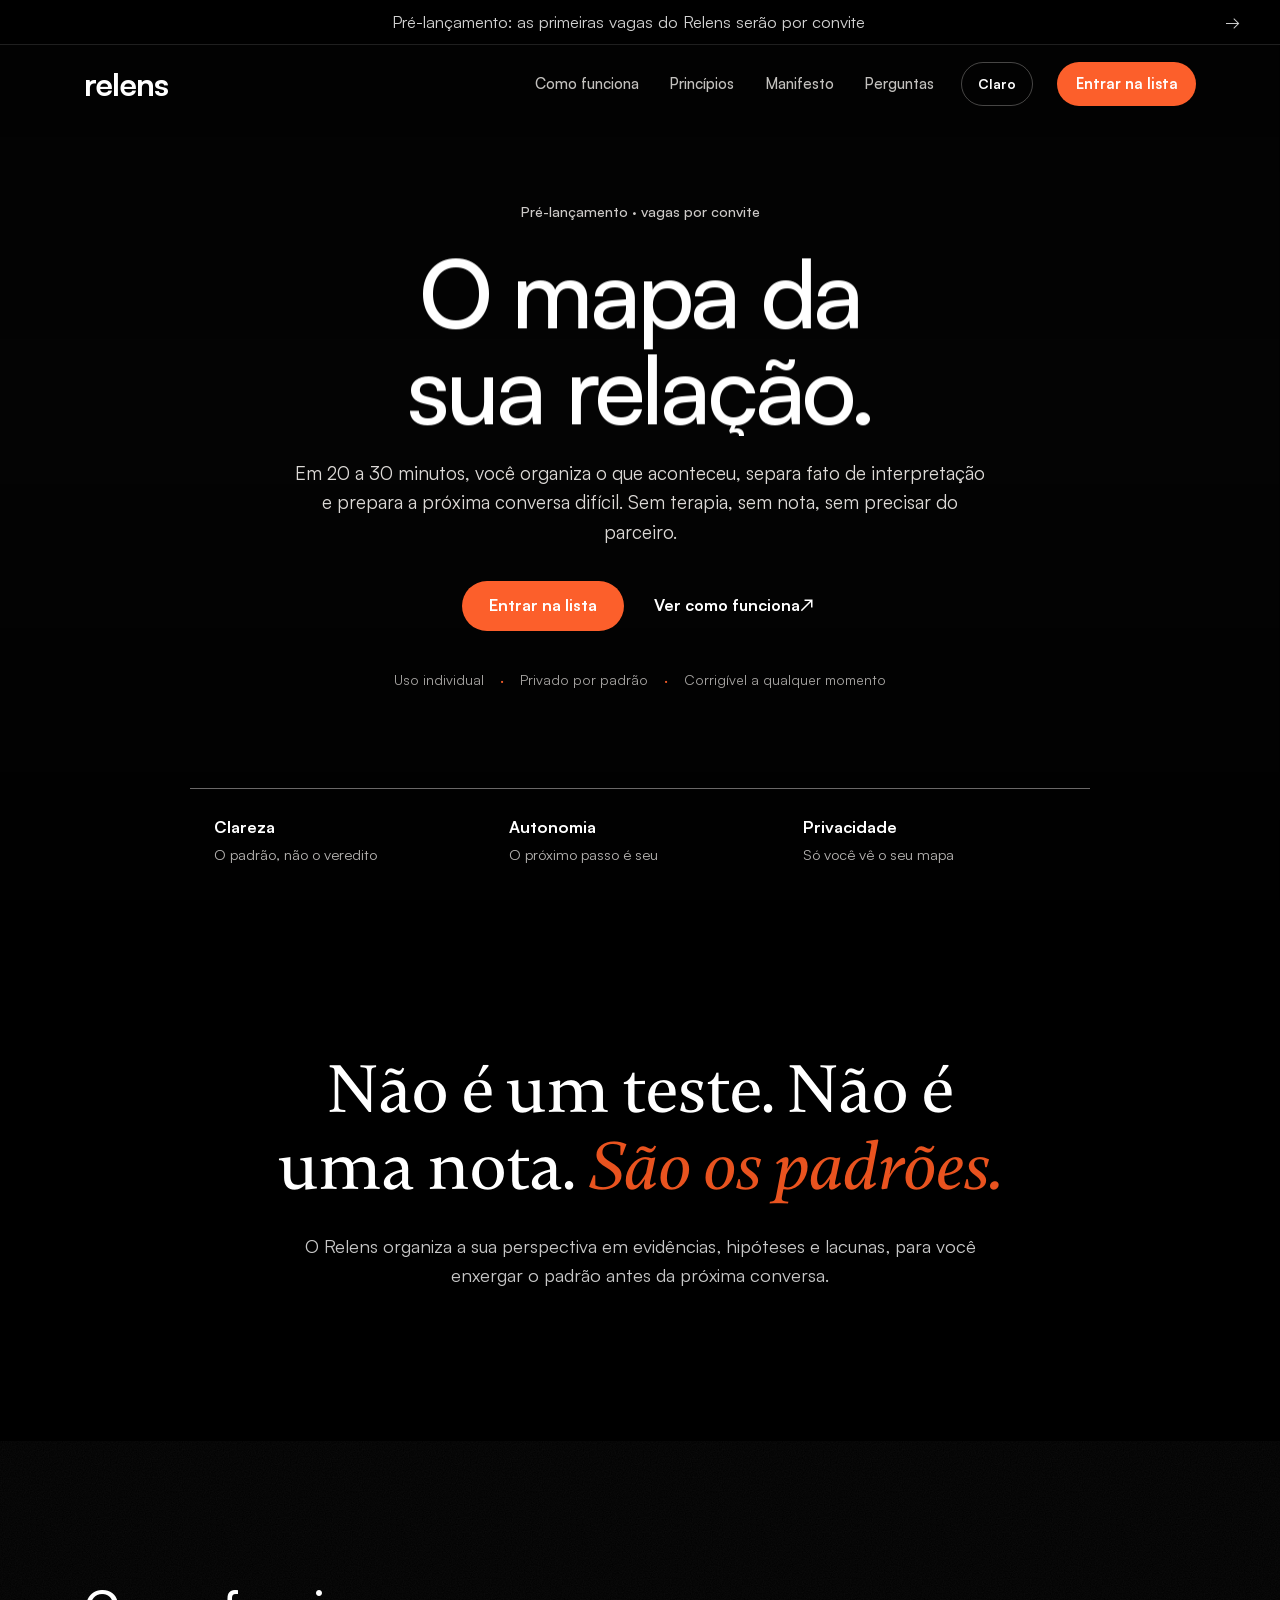
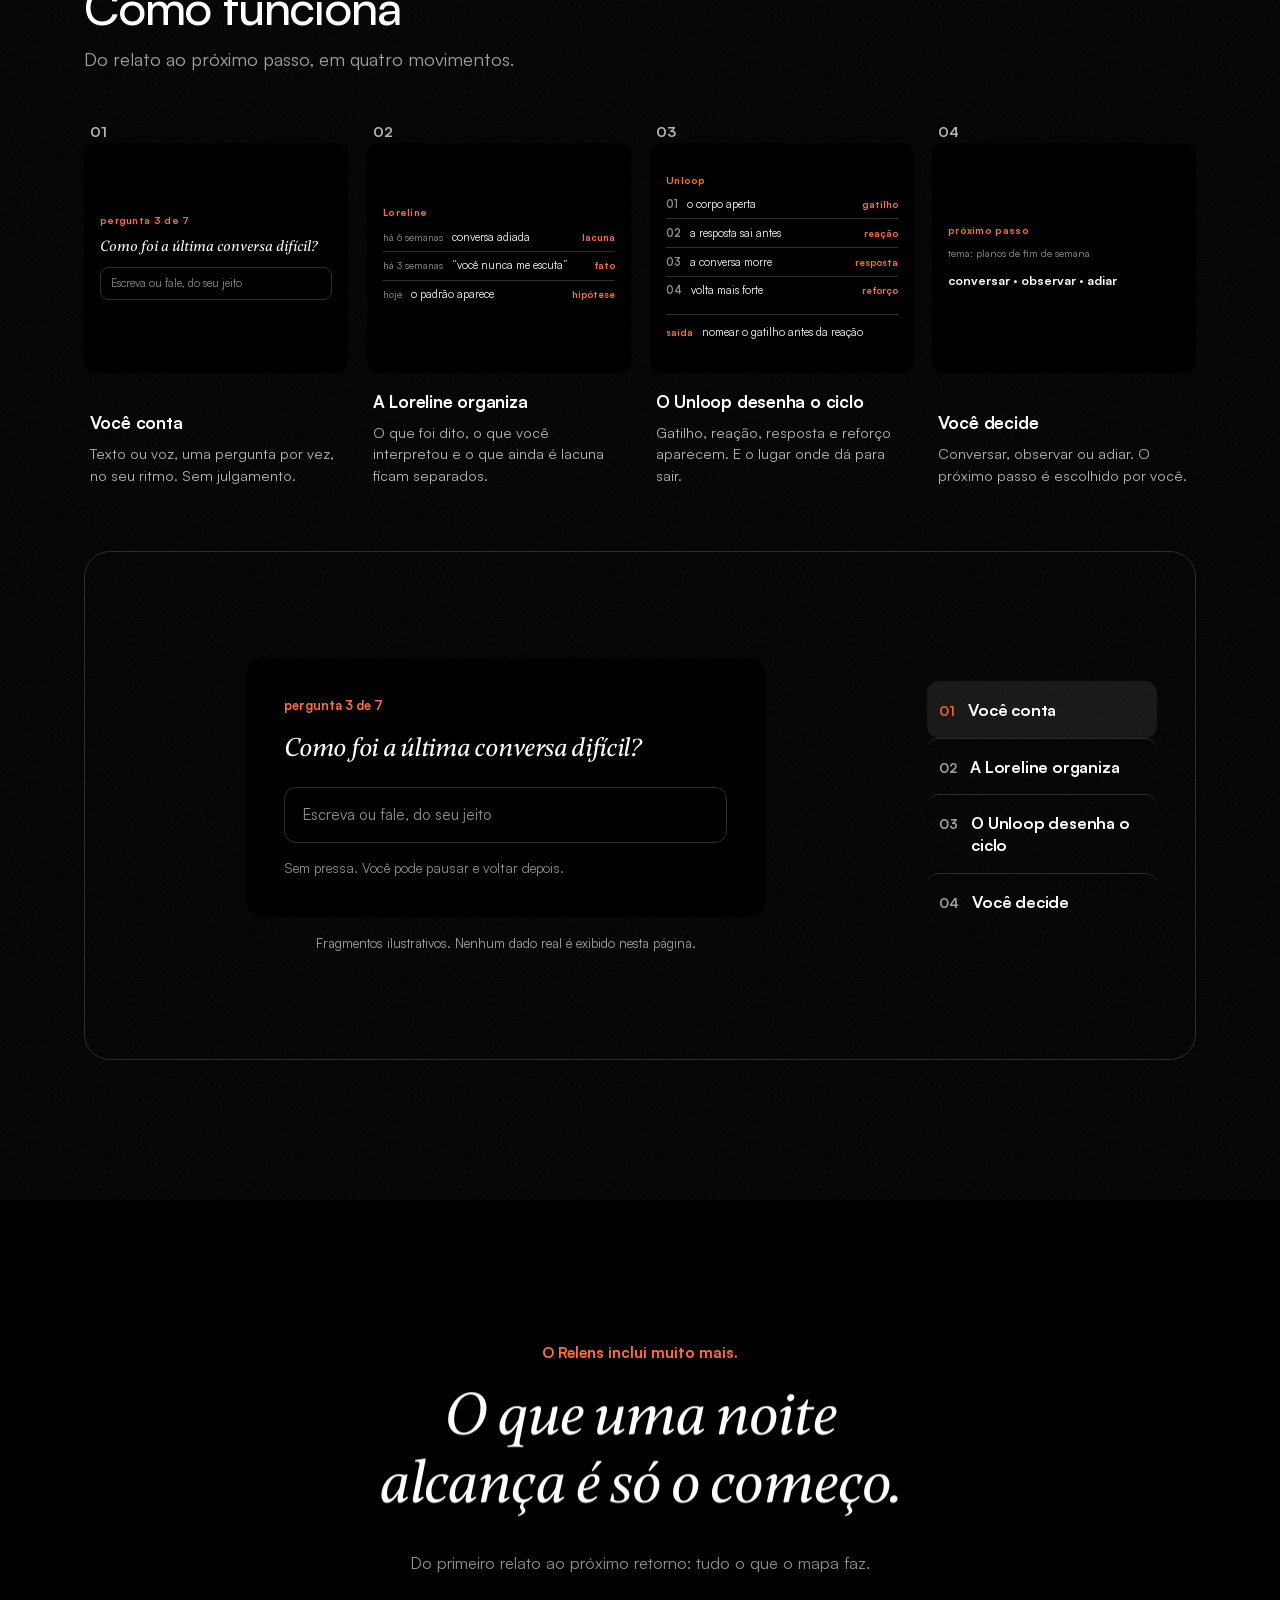
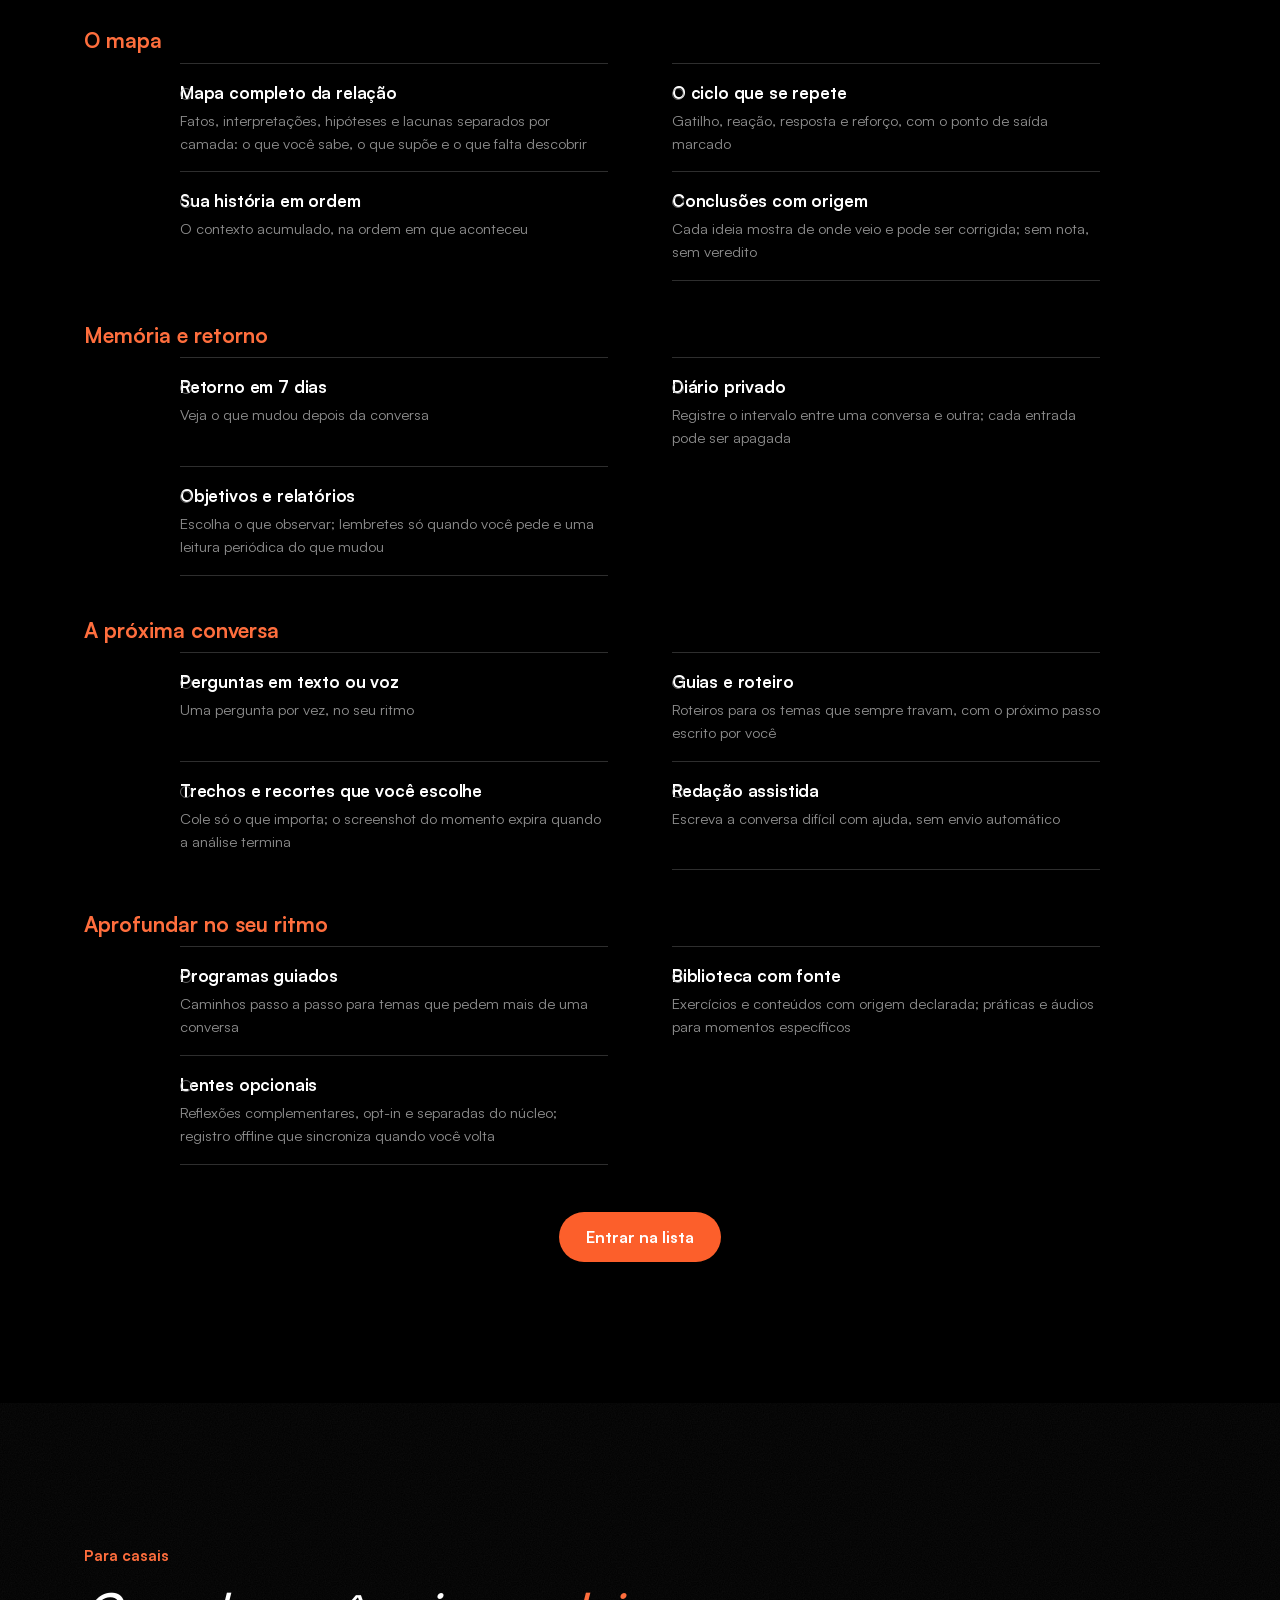
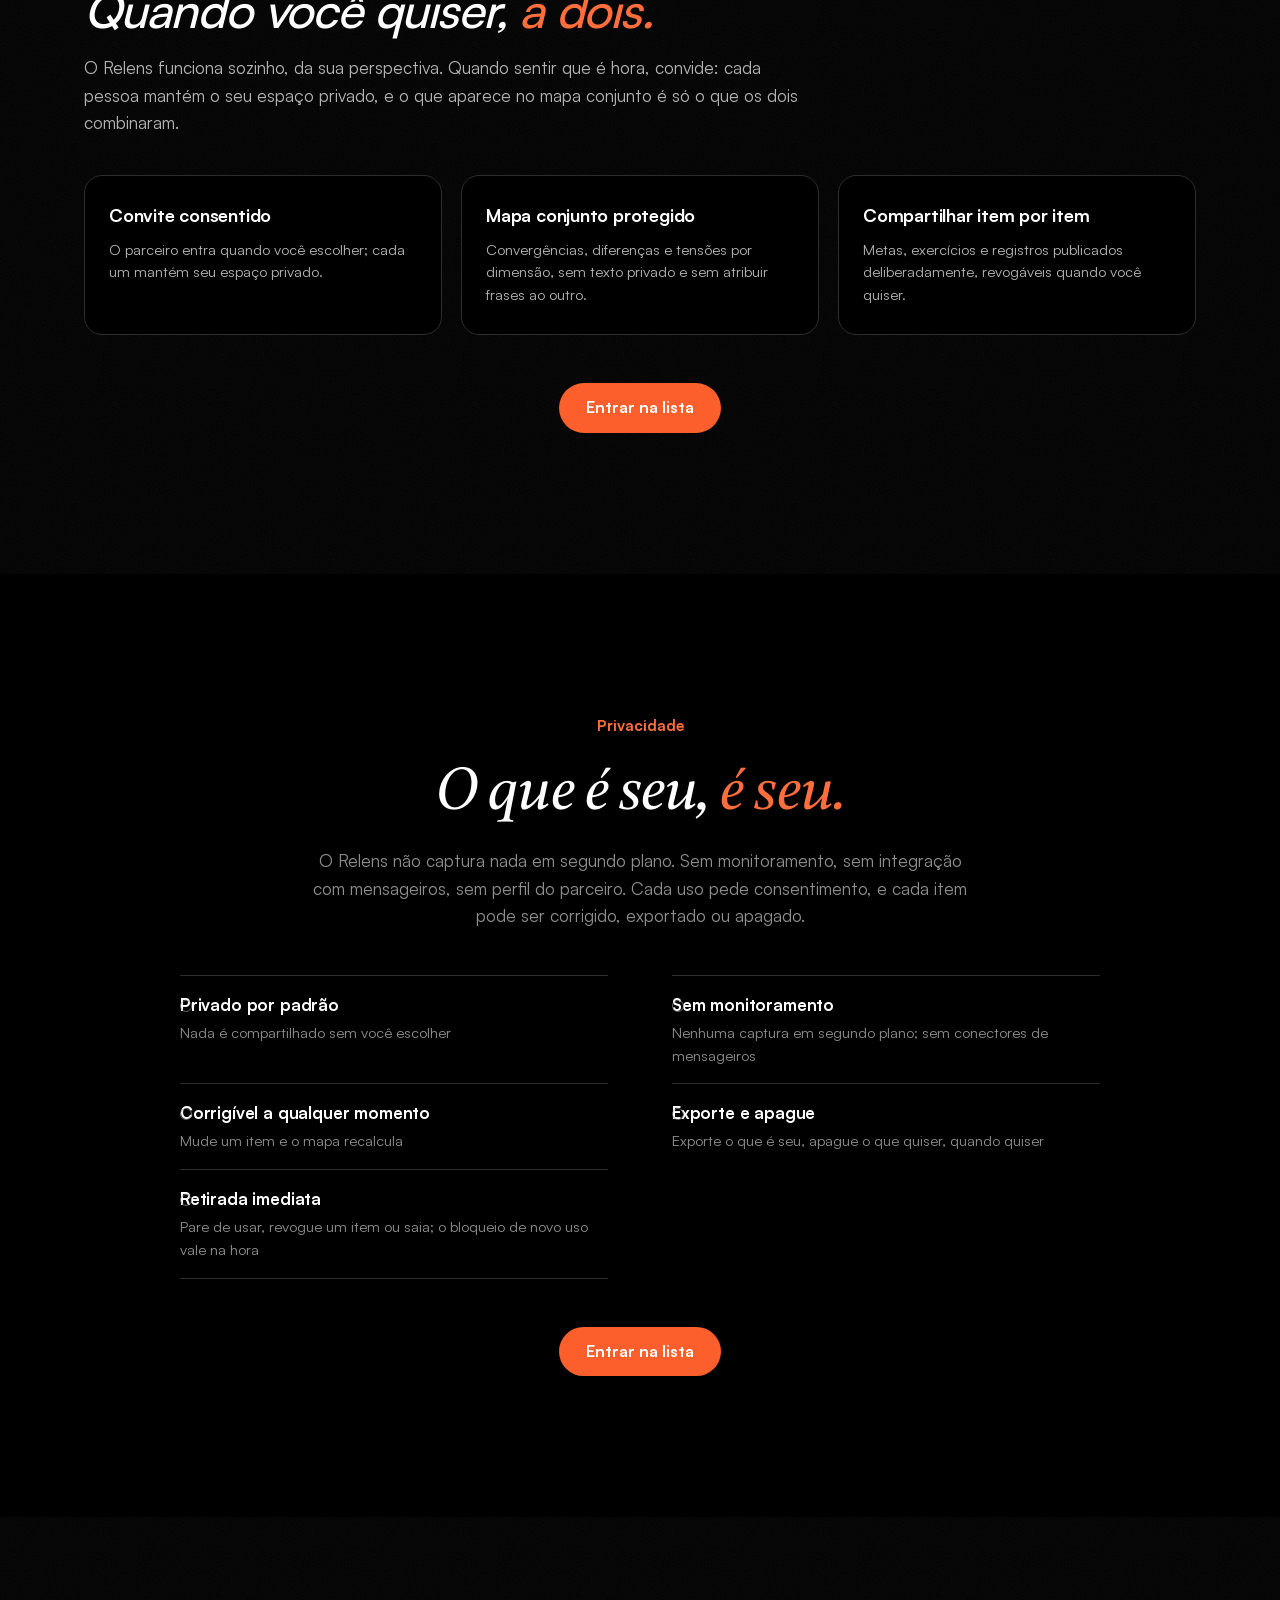
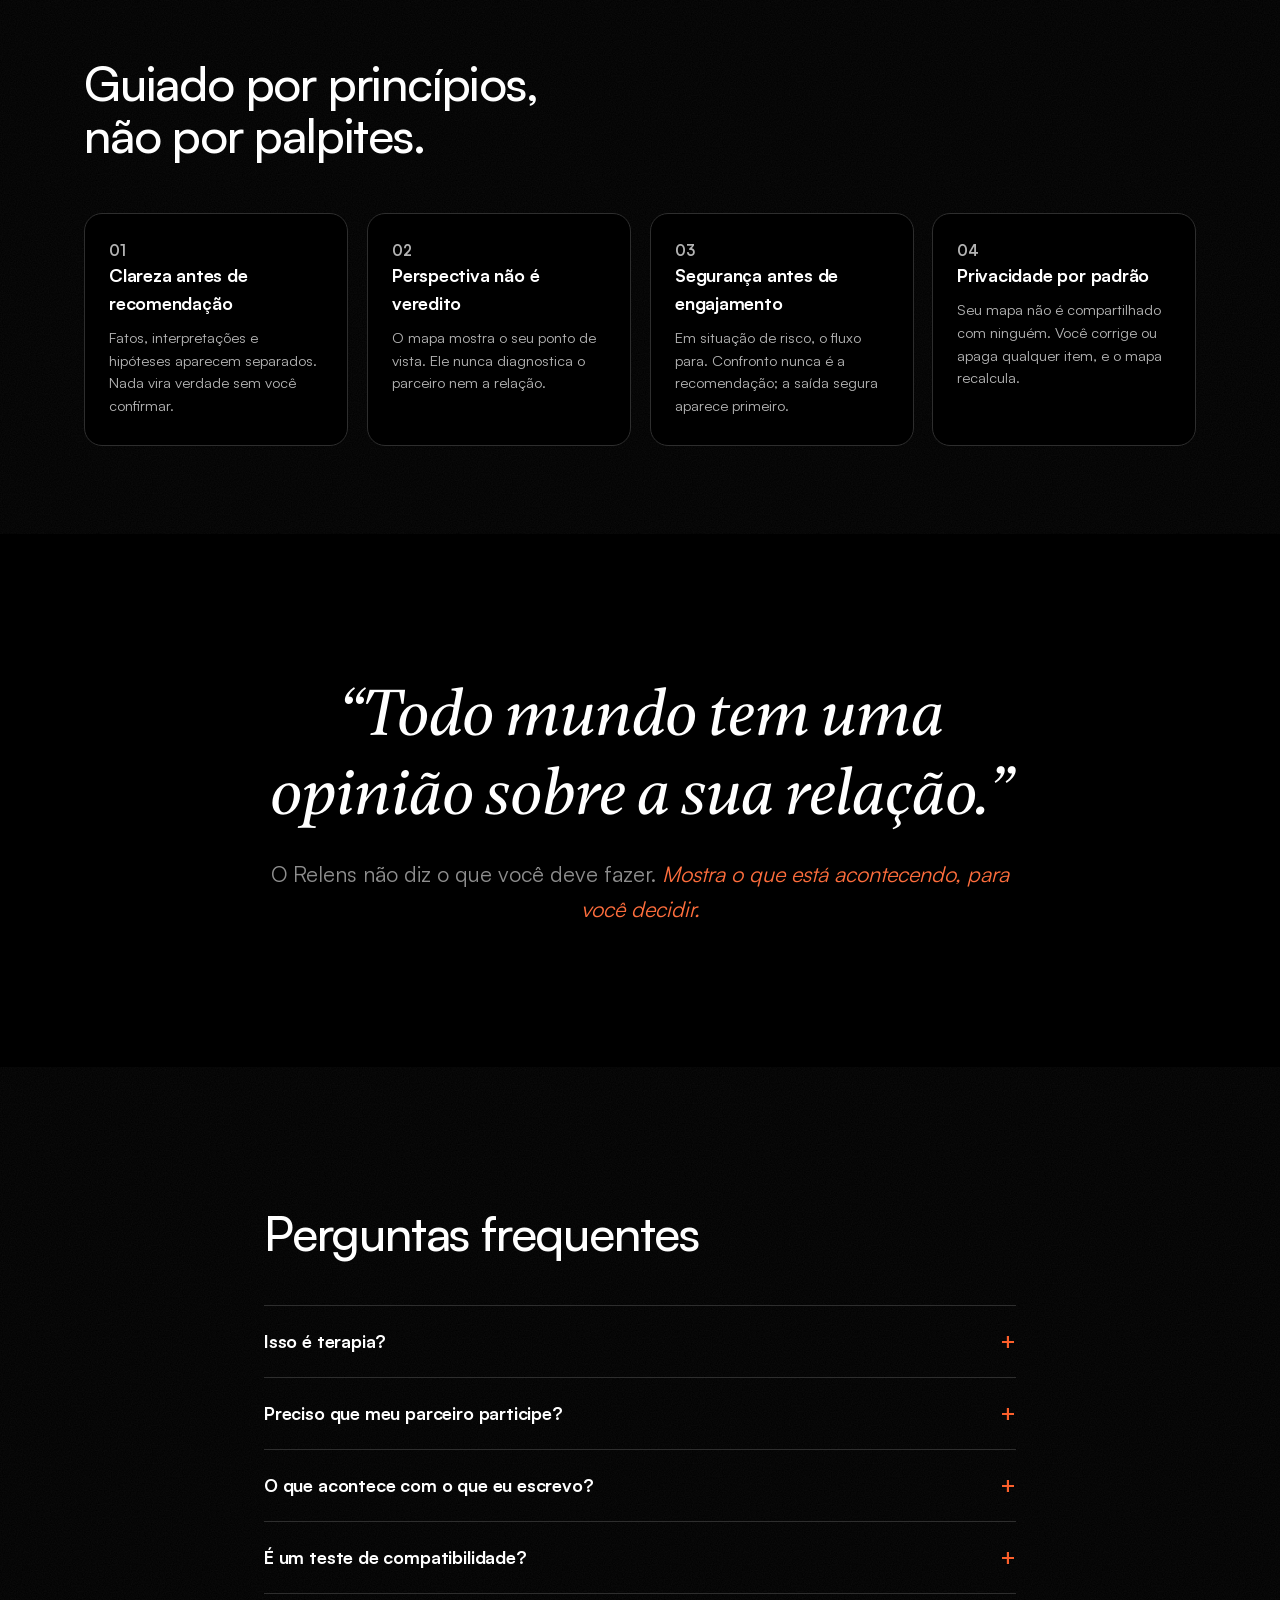
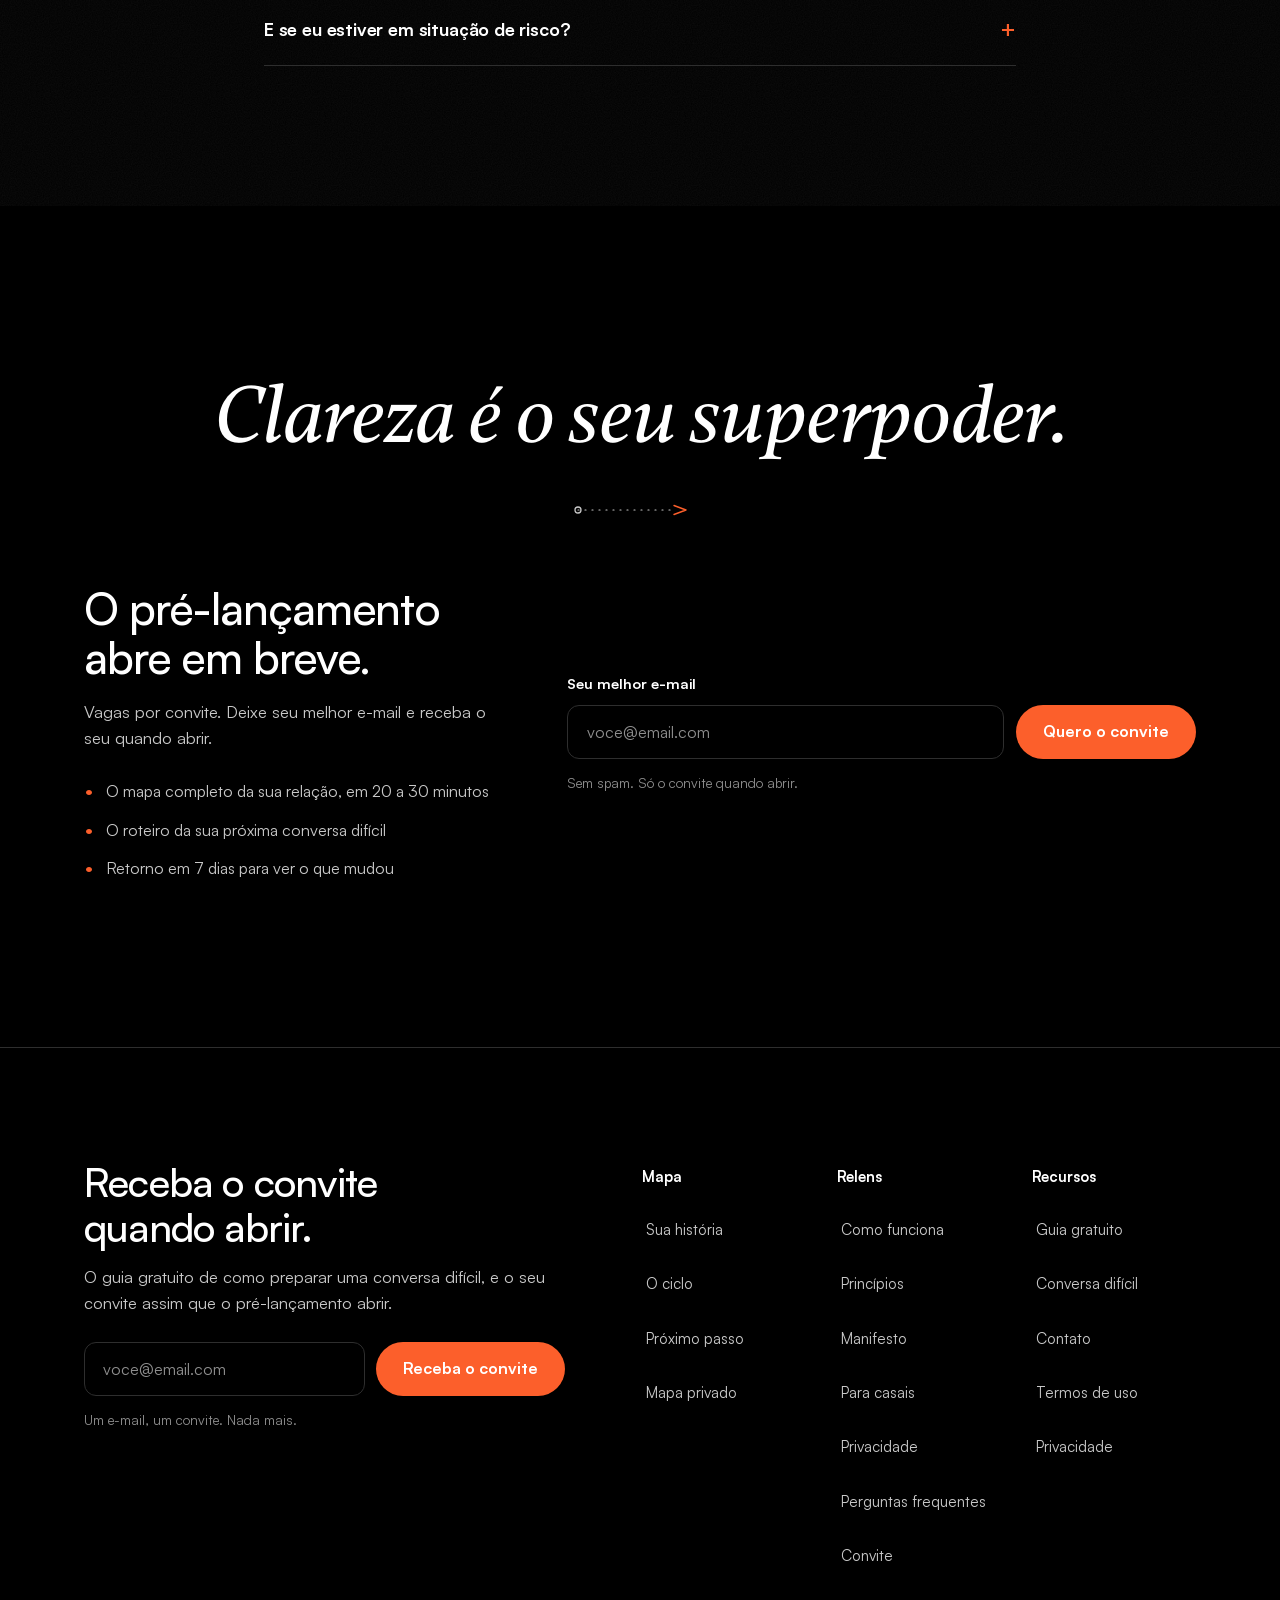
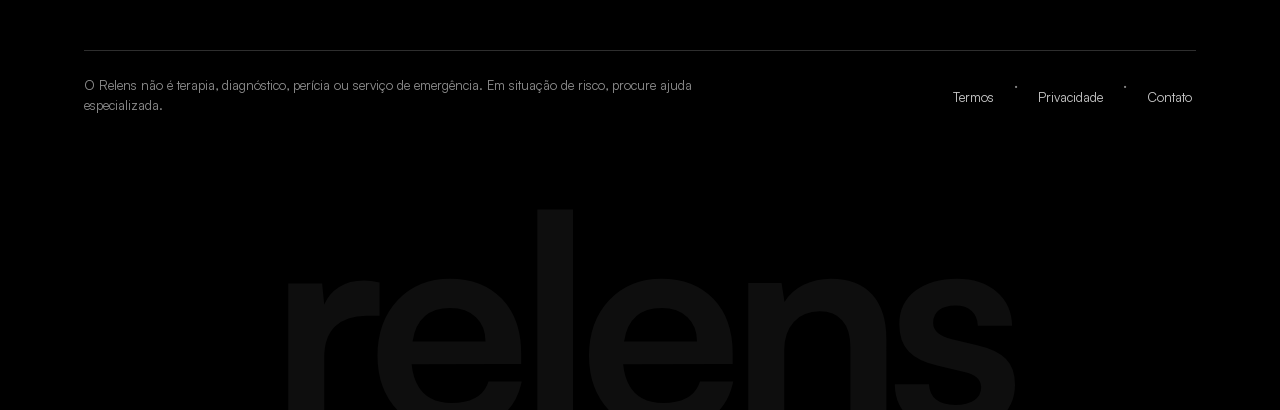
==== landing-motion-v4/index.html @ e96bdbc5 "chore(relens): publicar landing-motion-v4 com correcoes de mobile e motion" ====
<!--
CONTRATO DE DIREÇÃO - Relens landing v3 (Persuade)

THESIS: traduzir a homepage da Superpower (superpower.com) para o mundo do
Relens: cinema quente de verdade no hero, convicção de categoria, ritmo de
seções alternando claro/escuro e um footer que também vende. Nada de template
SaaS: a página inteira é uma composição.

OWN-WORLD (versao unificada): uma única página com alternância escuro/claro
no menu. Escuro (padrão): fundo #000 em todas as sessões. Claro: fundo #FFF
com texto escuro. Em ambos, a hero e a faixa announcements permanecem
pretas, integradas. Vermillon #FC5F2B como único acento. Satoshi
auto-hospedada, caixa baixa no wordmark. Vídeo editorial real no hero
(placeholder licenciado pela direção, substituir antes do lançamento).

STORY: quem chega depois de uma briga repetida entende em segundos que o
Relens é um mapa privado e corrigível: fato separado de interpretação, lacunas
explícitas, próximo passo escolhido por você. Sem terapia, sem veredito, sem
depender do parceiro.

STRUCTURE (espelho da Superpower, traduzida):
barra de aviso -> hero em vídeo com pilares -> statement -> como funciona
(head + 4 cards + palco escuro com o artefato interativo) -> membership
("O Relens inclui muito mais", checklist agrupada em quatro blocos com
subtítulos e CTA no fim) -> para casais (seção própria em linguagem de
convite, CTA no fim) -> privacidade (seção própria com controle e
exclusão, CTA no fim) -> princípios -> manifesto (uma linha grande com
acento vermillon + texto menor centralizado, sem imagem, fundo claro
separado dos princípios) -> perguntas -> convite mesclado ao statement final
("Clareza é o seu superpoder" + card de pré-lançamento logo abaixo).
Manifesto claro, perguntas em fundo escuro, convite/statement final em
fundo claro sem caixa -> footer branco com divisória superior (captura de
e-mail + vídeo do fundador + QR + colunas de páginas + legal).

V4 (landing-motion-v2): nomes descritivos na checklist, com Loreline e
Unloop somente no artefato interativo; roadmap completo sem rótulos;
CTA único ("Entrar na lista") no fim de cada bloco novo.

FORM: página estática única, mobile-first, PT-BR, CTA único de lista de
convite (mailto temporário), âncora sem número, manifesto no lugar de
depoimentos. Decisões pinadas pelo usuário em 2026-08-04.
-->
<!doctype html>
<html lang="pt-BR">
<head>
  <meta charset="utf-8">
  <meta name="viewport" content="width=device-width, initial-scale=1">
  <title>Relens · O mapa da sua relação</title>
  <meta name="description" content="Em 20 a 30 minutos, o Relens organiza o que aconteceu na sua relação, separa fato de interpretação e prepara a próxima conversa difícil. Sem terapia, sem nota, sem veredito.">
  <meta property="og:title" content="Relens · O mapa da sua relação">
  <meta property="og:description" content="Um mapa privado e corrigível para entender o que está acontecendo na sua relação e preparar a próxima conversa difícil.">
  <meta property="og:type" content="website">
  <meta property="og:image" content="images/relens-atmosphere.jpg">
  <link rel="icon" href="data:image/svg+xml,%3Csvg xmlns='http://www.w3.org/2000/svg' viewBox='0 0 64 64'%3E%3Crect width='64' height='64' rx='14' fill='%23FC5F2B'/%3E%3Ctext x='32' y='45' font-family='Arial,sans-serif' font-size='38' font-weight='700' text-anchor='middle' fill='%23181614'%3Er%3C/text%3E%3C/svg%3E">
  <script>
    /* Tema: escuro por padrao; escolha salva em localStorage */
    (function () {
      var theme = "dark";
      try {
        var saved = localStorage.getItem("rl-theme");
        if (saved === "dark" || saved === "light") theme = saved;
      } catch (e) {}
      document.documentElement.setAttribute("data-theme", theme);
      if (!window.matchMedia("(prefers-reduced-motion: reduce)").matches && "IntersectionObserver" in window) {
        document.documentElement.classList.add("motion-ready");
      }
      /* Redes lentas: ritmo de reveal mais curto; 2G/saveData mantem so o poster */
      try {
        var conn = navigator.connection || navigator.mozConnection || navigator.webkitConnection;
        if (conn) {
          var eff = String(conn.effectiveType || "");
          if (conn.saveData || eff === "slow-2g" || eff === "2g" || eff === "3g") {
            document.documentElement.classList.add("net-slow");
          }
          if (conn.saveData || eff === "slow-2g" || eff === "2g") {
            document.documentElement.classList.add("net-very-slow");
          }
        }
      } catch (e) {}
    })();
  </script>
  <link rel="stylesheet" href="fonts/fonts.css">
  <link rel="stylesheet" href="styles.css?v=10">
</head>
<body>
  <a class="skip-link" href="#principal">Pular para o conteúdo</a>

  <header class="site-head" id="site-head">
    <div class="announce">
      <a class="announce-link" href="#convite" data-announce>
        <span class="announce-msgs">
          <span class="announce-msg is-active">Pré-lançamento: as primeiras vagas do Relens serão por convite</span>
          <span class="announce-msg" aria-hidden="true">Guia gratuito: como preparar uma conversa difícil</span>
          <span class="announce-msg" aria-hidden="true">Sem terapia, sem nota, sem veredito. Um mapa</span>
        </span>
        <span class="announce-arrow" aria-hidden="true">&rarr;</span>
      </a>
    </div>
    <nav class="nav" aria-label="Principal">
      <a class="wordmark" href="#topo" aria-label="Relens, início">relens</a>
      <div class="nav-links">
        <a href="#como-funciona">Como funciona</a>
        <a href="#principios">Princípios</a>
        <a href="#manifesto">Manifesto</a>
        <a href="#perguntas">Perguntas</a>
      </div>
      <button class="theme-toggle" type="button" aria-pressed="false">Claro</button>
      <a class="btn btn--solid btn--sm" href="#convite">Entrar na lista</a>
    </nav>
  </header>

  <main id="principal">

    <!-- HERO -->
    <section class="hero" id="topo" aria-labelledby="hero-titulo">
      <div class="hero-media" aria-hidden="true">
        <video class="hero-video" autoplay muted loop playsinline preload="metadata"
               poster="media/hero-poster.jpg">
          <source src="media/sp-hero.mp4" type="video/mp4">
        </video>
        <div class="hero-scrim"></div>
      </div>

      <div class="hero-inner">
        <p class="hero-eyebrow">Pré-lançamento &middot; vagas por convite</p>
        <h1 id="hero-titulo"><span class="h-line">O mapa da sua relação.</span></h1>
        <p class="hero-lede">Em 20 a 30 minutos, você organiza o que aconteceu, separa fato de interpretação e prepara a próxima conversa difícil. Sem terapia, sem nota, sem precisar do parceiro.</p>
        <div class="hero-actions">
          <a class="btn btn--solid" href="#convite">Entrar na lista</a>
          <a class="hero-link" href="#como-funciona">Ver como funciona <span class="arrow" aria-hidden="true">&#8599;</span></a>
        </div>
        <ul class="hero-badges" aria-label="Compromissos do produto">
          <li>Uso individual</li>
          <li>Privado por padrão</li>
          <li>Corrigível a qualquer momento</li>
        </ul>
      </div>

      <ul class="pillars" aria-label="O que o Relens entrega">
        <li>
          <strong>Clareza</strong>
          <span>O padrão, não o veredito</span>
        </li>
        <li>
          <strong>Autonomia</strong>
          <span>O próximo passo é seu</span>
        </li>
        <li>
          <strong>Privacidade</strong>
          <span>Só você vê o seu mapa</span>
        </li>
      </ul>
    </section>

    <!-- STATEMENT -->
    <section class="intro">
      <div class="wrap">
        <p class="intro-line">Não é um teste. Não é uma nota. <span class="intro-accent">São os padrões.</span></p>
        <p class="intro-sub">O Relens organiza a sua perspectiva em evidências, hipóteses e lacunas, para você enxergar o padrão antes da próxima conversa.</p>
      </div>
    </section>

    <!-- COMO FUNCIONA -->
    <section class="hiw" id="como-funciona" aria-labelledby="hiw-titulo">
      <div class="wrap">
        <div class="hiw-head">
          <h2 id="hiw-titulo">Como funciona</h2>
          <p class="hiw-sub">Do relato ao próximo passo, em quatro movimentos.</p>
        </div>

        <div class="hiw-cards">
          <article class="hiw-card">
            <p class="hiw-card-num">01</p>
            <div class="hiw-card-shot" aria-hidden="true">
              <div class="mini-artifact mini-artifact--prompt">
                <p class="mini-meta">pergunta 3 de 7</p>
                <p class="mini-question">Como foi a última conversa difícil?</p>
                <p class="mini-input">Escreva ou fale, do seu jeito</p>
              </div>
            </div>
            <h3>Você conta</h3>
            <p>Texto ou voz, uma pergunta por vez, no seu ritmo. Sem julgamento.</p>
          </article>

          <article class="hiw-card">
            <p class="hiw-card-num">02</p>
            <div class="hiw-card-shot" aria-hidden="true">
              <div class="mini-artifact mini-artifact--loreline">
                <p class="mini-meta">Loreline</p>
                <ol class="mini-track">
                  <li><span>há 6 semanas</span><span>conversa adiada</span><span class="mini-tag">lacuna</span></li>
                  <li><span>há 3 semanas</span><span>&ldquo;você nunca me escuta&rdquo;</span><span class="mini-tag">fato</span></li>
                  <li><span>hoje</span><span>o padrão aparece</span><span class="mini-tag">hipótese</span></li>
                </ol>
              </div>
            </div>
            <h3>A Loreline organiza</h3>
            <p>O que foi dito, o que você interpretou e o que ainda é lacuna ficam separados.</p>
          </article>

          <article class="hiw-card">
            <p class="hiw-card-num">03</p>
            <div class="hiw-card-shot" aria-hidden="true">
              <div class="mini-artifact mini-artifact--unloop">
                <p class="mini-meta">Unloop</p>
                <ol class="mini-track">
                  <li><span class="mini-step">01</span><span>o corpo aperta</span><span class="mini-tag">gatilho</span></li>
                  <li><span class="mini-step">02</span><span>a resposta sai antes</span><span class="mini-tag">reação</span></li>
                  <li><span class="mini-step">03</span><span>a conversa morre</span><span class="mini-tag">resposta</span></li>
                  <li><span class="mini-step">04</span><span>volta mais forte</span><span class="mini-tag">reforço</span></li>
                </ol>
                <p class="mini-exit"><span class="mini-tag">saída</span><span>nomear o gatilho antes da reação</span></p>
              </div>
            </div>
            <h3>O Unloop desenha o ciclo</h3>
            <p>Gatilho, reação, resposta e reforço aparecem. E o lugar onde dá para sair.</p>
          </article>

          <article class="hiw-card">
            <p class="hiw-card-num">04</p>
            <div class="hiw-card-shot" aria-hidden="true">
              <div class="mini-artifact mini-artifact--next">
                <p class="mini-meta">próximo passo</p>
                <p class="mini-topic">tema: planos de fim de semana</p>
                <p class="mini-choices">conversar &middot; observar &middot; adiar</p>
              </div>
            </div>
            <h3>Você decide</h3>
            <p>Conversar, observar ou adiar. O próximo passo é escolhido por você.</p>
          </article>
        </div>

        <div class="hiw-stage">
          <div class="hiw-steps" role="tablist" aria-label="Etapas" data-lenis-prevent>
            <button class="hiw-step is-active" role="tab" id="hiw-t1" aria-controls="hiw-p1" aria-selected="true" data-step="0">
              <span class="hiw-num">01</span>
              <span class="hiw-step-body"><strong>Você conta</strong></span>
            </button>
            <button class="hiw-step" role="tab" id="hiw-t2" aria-controls="hiw-p2" aria-selected="false" data-step="1">
              <span class="hiw-num">02</span>
              <span class="hiw-step-body"><strong>A Loreline organiza</strong></span>
            </button>
            <button class="hiw-step" role="tab" id="hiw-t3" aria-controls="hiw-p3" aria-selected="false" data-step="2">
              <span class="hiw-num">03</span>
              <span class="hiw-step-body"><strong>O Unloop desenha o ciclo</strong></span>
            </button>
            <button class="hiw-step" role="tab" id="hiw-t4" aria-controls="hiw-p4" aria-selected="false" data-step="3">
              <span class="hiw-num">04</span>
              <span class="hiw-step-body"><strong>Você decide</strong></span>
            </button>
          </div>

          <div class="hiw-stage-panels">
            <div class="hiw-panel" role="tabpanel" id="hiw-p1" aria-labelledby="hiw-t1">
              <div class="artifact artifact--prompt">
                <p class="artifact-meta">pergunta 3 de 7</p>
                <p class="artifact-question">Como foi a última conversa difícil?</p>
                <p class="artifact-input">Escreva ou fale, do seu jeito</p>
                <p class="artifact-hint">Sem pressa. Você pode pausar e voltar depois.</p>
              </div>
            </div>
            <div class="hiw-panel" role="tabpanel" id="hiw-p2" aria-labelledby="hiw-t2" hidden>
              <div class="artifact artifact--loreline">
                <p class="artifact-meta">Loreline</p>
                <ol class="artifact-track">
                  <li><span class="a-date">há 6 semanas</span><span class="a-text">conversa sobre planos foi adiada</span><span class="a-tag">lacuna</span></li>
                  <li><span class="a-date">há 3 semanas</span><span class="a-text">&ldquo;você nunca me escuta&rdquo; foi dito</span><span class="a-tag">fato</span></li>
                  <li><span class="a-date">há 3 semanas</span><span class="a-text">você ouviu isso como rejeição</span><span class="a-tag">interpretação</span></li>
                  <li><span class="a-date">hoje</span><span class="a-text">o padrão aparece</span><span class="a-tag">hipótese</span></li>
                </ol>
              </div>
            </div>
            <div class="hiw-panel" role="tabpanel" id="hiw-p3" aria-labelledby="hiw-t3" hidden>
              <div class="artifact artifact--unloop">
                <p class="artifact-meta">Unloop</p>
                <ol class="artifact-track">
                  <li><span class="a-date">01</span><span class="a-text">algo é dito e o corpo aperta</span><span class="a-tag">gatilho</span></li>
                  <li><span class="a-date">02</span><span class="a-text">a resposta sai antes de pensar</span><span class="a-tag">reação</span></li>
                  <li><span class="a-date">03</span><span class="a-text">o outro se fecha, a conversa morre</span><span class="a-tag">resposta</span></li>
                  <li><span class="a-date">04</span><span class="a-text">o mesmo ciclo volta mais forte</span><span class="a-tag">reforço</span></li>
                </ol>
                <p class="artifact-exit"><span class="a-tag">saída</span><span>nomear o gatilho antes da reação</span></p>
              </div>
            </div>
            <div class="hiw-panel" role="tabpanel" id="hiw-p4" aria-labelledby="hiw-t4" hidden>
              <div class="artifact artifact--next">
                <p class="artifact-meta">próximo passo</p>
                <p class="artifact-topic">tema: planos de fim de semana</p>
                <ul class="artifact-choices">
                  <li>conversar</li>
                  <li>observar</li>
                  <li>adiar</li>
                </ul>
                <p class="artifact-hint">A escolha é sua. Nada é cobrado depois.</p>
              </div>
            </div>
            <p class="hiw-note">Fragmentos ilustrativos. Nenhum dado real é exibido nesta página.</p>
          </div>
        </div>
      </div>
    </section>

    <!-- O RELENS INCLUI MUITO MAIS -->
    <section class="membership" aria-labelledby="mem-titulo">
      <div class="wrap">
        <p class="membership-intro">O Relens inclui muito mais.</p>
        <h2 id="mem-titulo" class="membership-line"><span class="h-line">O que uma noite alcança <span>é só o começo.</span></span></h2>
        <p class="membership-sub">Do primeiro relato ao próximo retorno: tudo o que o mapa faz.</p>

        <div class="membership-group">
          <h3 class="membership-group-title">O mapa</h3>
          <div class="membership-list membership-list--cols">
            <div class="membership-row">
              <span class="membership-label">Mapa completo da relação</span>
              <span class="membership-desc">Fatos, interpretações, hipóteses e lacunas separados por camada: o que você sabe, o que supõe e o que falta descobrir</span>
            </div>
            <div class="membership-row">
              <span class="membership-label">O ciclo que se repete</span>
              <span class="membership-desc">Gatilho, reação, resposta e reforço, com o ponto de saída marcado</span>
            </div>
            <div class="membership-row">
              <span class="membership-label">Sua história em ordem</span>
              <span class="membership-desc">O contexto acumulado, na ordem em que aconteceu</span>
            </div>
            <div class="membership-row">
              <span class="membership-label">Conclusões com origem</span>
              <span class="membership-desc">Cada ideia mostra de onde veio e pode ser corrigida; sem nota, sem veredito</span>
            </div>
          </div>
        </div>

        <div class="membership-group">
          <h3 class="membership-group-title">Memória e retorno</h3>
          <div class="membership-list membership-list--cols">
            <div class="membership-row">
              <span class="membership-label">Retorno em 7 dias</span>
              <span class="membership-desc">Veja o que mudou depois da conversa</span>
            </div>
            <div class="membership-row">
              <span class="membership-label">Diário privado</span>
              <span class="membership-desc">Registre o intervalo entre uma conversa e outra; cada entrada pode ser apagada</span>
            </div>
            <div class="membership-row">
              <span class="membership-label">Objetivos e relatórios</span>
              <span class="membership-desc">Escolha o que observar; lembretes só quando você pede e uma leitura periódica do que mudou</span>
            </div>
          </div>
        </div>

        <div class="membership-group">
          <h3 class="membership-group-title">A próxima conversa</h3>
          <div class="membership-list membership-list--cols">
            <div class="membership-row">
              <span class="membership-label">Perguntas em texto ou voz</span>
              <span class="membership-desc">Uma pergunta por vez, no seu ritmo</span>
            </div>
            <div class="membership-row">
              <span class="membership-label">Guias e roteiro</span>
              <span class="membership-desc">Roteiros para os temas que sempre travam, com o próximo passo escrito por você</span>
            </div>
            <div class="membership-row">
              <span class="membership-label">Trechos e recortes que você escolhe</span>
              <span class="membership-desc">Cole só o que importa; o screenshot do momento expira quando a análise termina</span>
            </div>
            <div class="membership-row">
              <span class="membership-label">Redação assistida</span>
              <span class="membership-desc">Escreva a conversa difícil com ajuda, sem envio automático</span>
            </div>
          </div>
        </div>

        <div class="membership-group">
          <h3 class="membership-group-title">Aprofundar no seu ritmo</h3>
          <div class="membership-list membership-list--cols">
            <div class="membership-row">
              <span class="membership-label">Programas guiados</span>
              <span class="membership-desc">Caminhos passo a passo para temas que pedem mais de uma conversa</span>
            </div>
            <div class="membership-row">
              <span class="membership-label">Biblioteca com fonte</span>
              <span class="membership-desc">Exercícios e conteúdos com origem declarada; práticas e áudios para momentos específicos</span>
            </div>
            <div class="membership-row">
              <span class="membership-label">Lentes opcionais</span>
              <span class="membership-desc">Reflexões complementares, opt-in e separadas do núcleo; registro offline que sincroniza quando você volta</span>
            </div>
          </div>
        </div>

        <div class="block-cta">
          <a class="btn btn--solid" href="#convite">Entrar na lista</a>
        </div>
      </div>
    </section>

    <!-- PARA CASAIS -->
    <section class="couple" id="casal" aria-labelledby="casal-titulo">
      <div class="wrap">
        <p class="section-eyebrow">Para casais</p>
        <h2 id="casal-titulo" class="couple-line"><span class="h-line">Quando você quiser, <span>a dois.</span></span></h2>
        <p class="couple-lede">O Relens funciona sozinho, da sua perspectiva. Quando sentir que é hora, convide: cada pessoa mantém o seu espaço privado, e o que aparece no mapa conjunto é só o que os dois combinaram.</p>
        <div class="couple-grid">
          <article class="couple-card">
            <h3>Convite consentido</h3>
            <p>O parceiro entra quando você escolher; cada um mantém seu espaço privado.</p>
          </article>
          <article class="couple-card">
            <h3>Mapa conjunto protegido</h3>
            <p>Convergências, diferenças e tensões por dimensão, sem texto privado e sem atribuir frases ao outro.</p>
          </article>
          <article class="couple-card">
            <h3>Compartilhar item por item</h3>
            <p>Metas, exercícios e registros publicados deliberadamente, revogáveis quando você quiser.</p>
          </article>
        </div>
        <div class="block-cta">
          <a class="btn btn--solid" href="#convite">Entrar na lista</a>
        </div>
      </div>
    </section>

    <!-- PRIVACIDADE -->
    <section class="privacy" id="privacidade" aria-labelledby="priv-titulo">
      <div class="wrap">
        <p class="section-eyebrow">Privacidade</p>
        <h2 id="priv-titulo" class="privacy-line"><span class="h-line">O que é seu, <span>é seu.</span></span></h2>
        <p class="privacy-lede">O Relens não captura nada em segundo plano. Sem monitoramento, sem integração com mensageiros, sem perfil do parceiro. Cada uso pede consentimento, e cada item pode ser corrigido, exportado ou apagado.</p>
        <div class="membership-list membership-list--cols">
          <div class="membership-row">
            <span class="membership-label">Privado por padrão</span>
            <span class="membership-desc">Nada é compartilhado sem você escolher</span>
          </div>
          <div class="membership-row">
            <span class="membership-label">Sem monitoramento</span>
            <span class="membership-desc">Nenhuma captura em segundo plano; sem conectores de mensageiros</span>
          </div>
          <div class="membership-row">
            <span class="membership-label">Corrigível a qualquer momento</span>
            <span class="membership-desc">Mude um item e o mapa recalcula</span>
          </div>
          <div class="membership-row">
            <span class="membership-label">Exporte e apague</span>
            <span class="membership-desc">Exporte o que é seu, apague o que quiser, quando quiser</span>
          </div>
          <div class="membership-row">
            <span class="membership-label">Retirada imediata</span>
            <span class="membership-desc">Pare de usar, revogue um item ou saia; o bloqueio de novo uso vale na hora</span>
          </div>
        </div>
        <div class="block-cta">
          <a class="btn btn--solid" href="#convite">Entrar na lista</a>
        </div>
      </div>
    </section>

    <!-- PRINCÍPIOS -->
    <section class="principles" id="principios" aria-labelledby="prin-titulo">
      <div class="wrap">
        <h2 id="prin-titulo">Guiado por princípios, não por palpites.</h2>
        <div class="principles-grid">
          <article class="principle">
            <p class="principle-num">01</p>
            <h3>Clareza antes de recomendação</h3>
            <p>Fatos, interpretações e hipóteses aparecem separados. Nada vira verdade sem você confirmar.</p>
          </article>
          <article class="principle">
            <p class="principle-num">02</p>
            <h3>Perspectiva não é veredito</h3>
            <p>O mapa mostra o seu ponto de vista. Ele nunca diagnostica o parceiro nem a relação.</p>
          </article>
          <article class="principle">
            <p class="principle-num">03</p>
            <h3>Segurança antes de engajamento</h3>
            <p>Em situação de risco, o fluxo para. Confronto nunca é a recomendação; a saída segura aparece primeiro.</p>
          </article>
          <article class="principle">
            <p class="principle-num">04</p>
            <h3>Privacidade por padrão</h3>
            <p>Seu mapa não é compartilhado com ninguém. Você corrige ou apaga qualquer item, e o mapa recalcula.</p>
          </article>
        </div>
      </div>
    </section>

    <!-- MANIFESTO (fundo claro, separado dos princípios) -->
    <section class="manifesto" id="manifesto" aria-labelledby="mani-titulo">
      <div class="wrap">
        <h2 id="mani-titulo" class="visually-hidden">Manifesto</h2>
        <p class="mani-line"><span class="h-line">&ldquo;Todo mundo tem uma opinião <span>sobre a sua relação.</span>&rdquo;</span></p>
        <p class="mani-sub">O Relens não diz o que você deve fazer. <span class="mani-sub--accent">Mostra o que está acontecendo, para você decidir.</span></p>
      </div>
    </section>

    <!-- PERGUNTAS -->
    <section class="faq" id="perguntas" aria-labelledby="faq-titulo">
      <div class="wrap wrap--narrow">
        <h2 id="faq-titulo">Perguntas frequentes</h2>
        <div class="faq-list">
          <details>
            <summary>Isso é terapia?</summary>
            <div class="faq-a"><div class="faq-inner"><p>Não. O Relens organiza a sua perspectiva em um mapa: fatos, interpretações, hipóteses e lacunas. Ele não substitui acompanhamento profissional e nunca emite um veredito sobre a relação.</p></div></div>
          </details>
          <details>
            <summary>Preciso que meu parceiro participe?</summary>
            <div class="faq-a"><div class="faq-inner"><p>Não. O uso é individual e a primeira conversa difícil pode ser preparada sozinho. O parceiro só entra se você escolher, e cada pessoa mantém o seu espaço privado.</p></div></div>
          </details>
          <details>
            <summary>O que acontece com o que eu escrevo?</summary>
            <div class="faq-a"><div class="faq-inner"><p>Você controla: corrige, exporta ou apaga. Nada é compartilhado por padrão, e toda conclusão mostra de onde veio para poder ser revisada.</p></div></div>
          </details>
          <details>
            <summary>É um teste de compatibilidade?</summary>
            <div class="faq-a"><div class="faq-inner"><p>Não. Não existe nota. O mapa mostra padrões, evidências e lacunas a partir da sua perspectiva, sem classificar a relação como boa ou ruim.</p></div></div>
          </details>
          <details>
            <summary>E se eu estiver em situação de risco?</summary>
            <div class="faq-a"><div class="faq-inner"><p>Segurança vem primeiro. O fluxo é interrompido, confronto nunca é recomendado e você vê rotas apropriadas de ajuda. O Relens não pede continuidade em cenário de risco.</p></div></div>
          </details>
        </div>
      </div>
    </section>

    <!-- CONVITE + STATEMENT FINAL -->
    <section class="closing" id="convite" aria-labelledby="closing-titulo">
      <div class="wrap">
        <h2 id="closing-titulo" class="closing-line"><span class="h-line">Clareza é o seu <span>superpoder.</span></span></h2>
        <svg class="map-trace map-trace--route" width="136" height="20" viewBox="0 0 136 20" fill="none" aria-hidden="true">
          <path class="mt-line" d="M6 10 L104 10"/>
          <circle class="mt-node" cx="6" cy="10" r="3"/>
          <path class="mt-arrow" d="M102 5.5 L114 10 L102 14.5"/>
        </svg>
        <div class="invite-card">
          <div class="invite-copy">
            <h2 id="invite-titulo">O pré-lançamento abre em breve.</h2>
            <p>Vagas por convite. Deixe seu melhor e-mail e receba o seu quando abrir.</p>
            <ul class="invite-list">
              <li>O mapa completo da sua relação, em 20 a 30 minutos</li>
              <li>O roteiro da sua próxima conversa difícil</li>
              <li>Retorno em 7 dias para ver o que mudou</li>
            </ul>
          </div>
          <form class="invite-form js-email-form" data-kind="convite" novalidate>
            <label for="invite-email">Seu melhor e-mail</label>
            <div class="invite-row">
              <input type="email" id="invite-email" name="email" placeholder="voce@email.com" required autocomplete="email">
              <button class="btn btn--solid" type="submit">Quero o convite</button>
            </div>
            <p class="form-status" role="status">Sem spam. Só o convite quando abrir.</p>
          </form>
        </div>
      </div>
    </section>
  </main>

  <footer class="footer footer--light">
    <div class="wrap">
      <div class="footer-main">
        <div class="footer-lead">
          <h2 class="footer-lead-title">Receba o convite quando abrir.</h2>
          <p class="footer-lead-sub">O guia gratuito de como preparar uma conversa difícil, e o seu convite assim que o pré-lançamento abrir.</p>
          <form class="footer-form js-email-form" data-kind="convite" novalidate>
            <label for="footer-email" class="visually-hidden">Seu e-mail</label>
            <div class="invite-row">
              <input type="email" id="footer-email" name="email" placeholder="voce@email.com" required autocomplete="email">
              <button class="btn btn--solid" type="submit">Receba o convite</button>
            </div>
            <p class="form-status" role="status">Um e-mail, um convite. Nada mais.</p>
          </form>

        </div>

        <nav class="footer-cols" aria-label="Rodapé">
          <div class="footer-col">
            <h3>Mapa</h3>
            <a href="#como-funciona">Sua história</a>
            <a href="#como-funciona">O ciclo</a>
            <a href="#como-funciona">Próximo passo</a>
            <a href="#como-funciona">Mapa privado</a>
          </div>
          <div class="footer-col">
            <h3>Relens</h3>
            <a href="#como-funciona">Como funciona</a>
            <a href="#principios">Princípios</a>
            <a href="#manifesto">Manifesto</a>
            <a href="#casal">Para casais</a>
            <a href="#privacidade">Privacidade</a>
            <a href="#perguntas">Perguntas frequentes</a>
            <a href="#convite">Convite</a>
          </div>
          <div class="footer-col">
            <h3>Recursos</h3>
            <a href="#convite">Guia gratuito</a>
            <a href="#perguntas">Conversa difícil</a>
            <a href="mailto:ola@relens.com.br">Contato</a>
            <a href="termos.html">Termos de uso</a>
            <a href="privacidade.html">Privacidade</a>
          </div>
        </nav>
      </div>

      <div class="footer-legal">
        <p>O Relens não é terapia, diagnóstico, perícia ou serviço de emergência. Em situação de risco, procure ajuda especializada.</p>
        <p class="footer-legal-links"><a href="termos.html">Termos</a> &middot; <a href="privacidade.html">Privacidade</a> &middot; <a href="mailto:ola@relens.com.br">Contato</a></p>
      </div>
    </div>
    <p class="footer-wordmark" aria-hidden="true">relens</p>
  </footer>

  <script src="js/lenis.min.js"></script>
  <script src="app.js?v=7"></script>
</body>
</html>
---- landing-motion-v4/fonts/fonts.css ----
@font-face {
  font-family: "Satoshi";
  src: url("Satoshi-regular.woff2") format("woff2");
  font-weight: 400;
  font-style: normal;
  font-display: swap;
}
@font-face {
  font-family: "Satoshi";
  src: url("Satoshi-medium.woff2") format("woff2");
  font-weight: 500;
  font-style: normal;
  font-display: swap;
}
@font-face {
  font-family: "Satoshi";
  src: url("Satoshi-bold.woff2") format("woff2");
  font-weight: 700;
  font-style: normal;
  font-display: swap;
}
@font-face {
  font-family: "Gambetta";
  src: url("Gambetta-Regular.woff2") format("woff2");
  font-weight: 400;
  font-style: normal;
  font-display: swap;
}
@font-face {
  font-family: "Gambetta";
  src: url("Gambetta-Italic.woff2") format("woff2");
  font-weight: 400;
  font-style: italic;
  font-display: swap;
}
@font-face {
  font-family: "Gambetta";
  src: url("Gambetta-Medium.woff2") format("woff2");
  font-weight: 500;
  font-style: normal;
  font-display: swap;
}
@font-face {
  font-family: "Gambetta";
  src: url("Gambetta-MediumItalic.woff2") format("woff2");
  font-weight: 500;
  font-style: italic;
  font-display: swap;
}
---- landing-motion-v4/styles.css ----
/* ============================================================
   Relens landing v3 - versao unificada (toggle escuro/claro)
   Escuro (padrao): fundo unico #000 + texto branco/cinzas neutros.
   Claro: fundo #FFF + texto escuro. Em ambos, a hero e a faixa
   announcements permanecem pretas. Vermillon #FC5F2B e o unico
   acento. Satoshi (produto) + Gambetta (voz editorial).
   ============================================================ */

:root {
  --rl-coal: #000000;
  --rl-coal-deep: #000000;
  --rl-coal-raised: #000000;
  --rl-coal-soft: #000000;
  --rl-bone: #FFFFFF;
  --rl-bone-raised: #000000;
  --rl-paper: #000000;
  --rl-ink: #FFFFFF;
  --rl-ink-soft: #C8C8C8;
  --rl-muted-dark: #B4B4B4;
  --rl-faint-dark: #A0A0A0;
  --rl-faint-light: #8E8E8E;
  --rl-vermillon: #FC5F2B;
  --rl-vermillon-dark: #E9531F;
  --rl-vermillon-deep: #FF6E3D;
  --rl-vermillon-bright: #FF6E3D;
  --rl-rule-light: #2E2E2E;
  --rl-rule-dark: #2E2E2E;
  --rl-solid-rule: rgba(250, 247, 244, 0.09);
  --rl-solid-link: rgba(250, 247, 244, 0.78);
  --rl-wash-hover: rgba(250, 247, 244, 0.05);
  --rl-wash-active: rgba(250, 247, 244, 0.08);
  --rl-wordmark-ghost: rgba(250, 247, 244, 0.055);
  --rl-radius-md: 12px;
  --rl-radius-lg: 18px;
  --rl-radius-xl: 26px;
  --rl-font: "Satoshi", ui-sans-serif, system-ui, -apple-system, "Segoe UI", sans-serif;
  --rl-serif: "Gambetta", Georgia, "Times New Roman", serif;
  --rl-grain: url("data:image/svg+xml,%3Csvg xmlns='http://www.w3.org/2000/svg' width='180' height='180'%3E%3Cfilter id='n'%3E%3CfeTurbulence type='fractalNoise' baseFrequency='0.85' numOctaves='2' stitchTiles='stitch'/%3E%3CfeColorMatrix type='matrix' values='0 0 0 0 1 0 0 0 0 1 0 0 0 0 1 0 0 0 0.05 0'/%3E%3C/filter%3E%3Crect width='180' height='180' filter='url(%23n)'/%3E%3C/svg%3E");
  color-scheme: dark;
}

:root[data-theme="light"] {
  --rl-coal: #FFFFFF;
  --rl-coal-deep: #FFFFFF;
  --rl-coal-raised: #FFFFFF;
  --rl-coal-soft: #FFFFFF;
  --rl-bone: #181614;
  --rl-bone-raised: #F2F2F2;
  --rl-paper: #FFFFFF;
  --rl-ink: #161616;
  --rl-ink-soft: #4A4A4A;
  --rl-muted-dark: #5C5C5C;
  --rl-faint-dark: #6B6B6B;
  --rl-faint-light: #767676;
  --rl-vermillon: #FC5F2B;
  --rl-vermillon-dark: #E9531F;
  --rl-vermillon-deep: #B8400A;
  --rl-vermillon-bright: #FF6E3D;
  --rl-rule-light: #E6E6E6;
  --rl-rule-dark: #D6D6D6;
  --rl-solid-rule: rgba(0, 0, 0, 0.09);
  --rl-solid-link: rgba(0, 0, 0, 0.72);
  --rl-wash-hover: rgba(0, 0, 0, 0.05);
  --rl-wash-active: rgba(0, 0, 0, 0.08);
  --rl-wordmark-ghost: rgba(0, 0, 0, 0.055);
  color-scheme: light;
}

* { box-sizing: border-box; }

html {
  scroll-behavior: smooth;
  scroll-padding-top: 96px;
}

body {
  margin: 0;
  background: var(--rl-coal);
  color: var(--rl-bone);
  font-family: var(--rl-font);
  font-size: 1.05rem;
  line-height: 1.55;
  -webkit-font-smoothing: antialiased;
  text-rendering: optimizeLegibility;
}

img, video { max-width: 100%; display: block; }

::selection {
  background: var(--rl-vermillon);
  color: var(--rl-ink);
}

:focus-visible {
  outline: 3px solid var(--rl-vermillon);
  outline-offset: 3px;
  border-radius: 6px;
}

.visually-hidden {
  position: absolute;
  width: 1px;
  height: 1px;
  margin: -1px;
  padding: 0;
  overflow: hidden;
  clip: rect(0 0 0 0);
  white-space: nowrap;
  border: 0;
}

.skip-link {
  position: absolute;
  left: -9999px;
  top: 0;
  z-index: 100;
  background: var(--rl-coal);
  color: var(--rl-ink);
  padding: 0.8rem 1.2rem;
  border-radius: 0 0 var(--rl-radius-md) 0;
  font-weight: 700;
}

.skip-link:focus { left: 0; }

.wrap {
  max-width: 1160px;
  margin-inline: auto;
  padding-inline: 1.5rem;
}

.wrap--narrow { max-width: 800px; }

h1, h2, h3, p { margin-top: 0; }

/* ---------- Botoes ---------- */

.btn {
  display: inline-flex;
  align-items: center;
  justify-content: center;
  border-radius: 999px;
  padding: 0.95rem 1.7rem;
  font-family: var(--rl-font);
  font-size: 1rem;
  font-weight: 700;
  line-height: 1.2;
  text-decoration: none;
  border: 0;
  cursor: pointer;
  transition: background-color 160ms ease, color 160ms ease;
}

.btn--solid {
  background: var(--rl-vermillon);
  color: var(--rl-ink);
}

.btn--solid:hover { background: var(--rl-vermillon-bright); }
.btn--solid:active { background: var(--rl-vermillon-dark); }

.btn--sm {
  padding: 0.62rem 1.15rem;
  font-size: 0.92rem;
  min-height: 44px;
}

/* ---------- Cabecalho: barra de aviso + nav ---------- */

.site-head {
  position: fixed;
  top: 0;
  left: 0;
  right: 0;
  z-index: 50;
}

.announce {
  background: #000000;
  border-bottom: 1px solid rgba(255, 255, 255, 0.12);
}

.announce-link {
  position: relative;
  display: grid;
  grid-template-columns: 1fr auto;
  align-items: center;
  gap: 0.5rem;
  min-height: 44px;
  padding: 0.45rem 2.5rem;
  color: rgba(255, 255, 255, 0.82);
  text-decoration: none;
  font-size: 1.0em;
  text-align: center;
}

.announce-link:hover { color: #FFFFFF; }

.announce-msgs {
  display: grid;
  text-align: center;
}

.announce-msg {
  grid-area: 1 / 1;
  opacity: 0;
  pointer-events: none;
  transition: opacity 0.5s ease;
}

.announce-msg.is-active { opacity: 1; }

.announce-arrow {
  transition: transform 160ms ease;
}

.announce-link:hover .announce-arrow {
  transform: translateX(3px);
}

.nav {
  display: flex;
  align-items: center;
  gap: 1.5rem;
  max-width: 1160px;
  margin-inline: auto;
  padding: 1.05rem 1.5rem;
  transition: background-color 200ms ease;
}

.site-head.is-solid .nav {
  background: var(--rl-coal);
  max-width: none;
  padding-inline: max(1.5rem, calc((100% - 1160px) / 2 + 1.5rem));
  border-bottom: 1px solid var(--rl-solid-rule);
}

/* Nav: claro enquanto flutua sobre a hero escura; cor do tema quando solida */

.site-head:not(.is-solid) .wordmark,
.site-head:not(.is-solid) .theme-toggle {
  color: #FFFFFF;
}

.site-head:not(.is-solid) .nav-links a:hover,
.site-head:not(.is-solid) .theme-toggle:hover {
  color: #FFFFFF;
}

.site-head.is-solid .wordmark {
  color: var(--rl-ink);
}

.site-head.is-solid .nav-links a {
  color: var(--rl-solid-link);
}

.site-head.is-solid .nav-links a:hover {
  color: var(--rl-ink);
}

/* Alternador de tema (escuro/claro) */

.theme-toggle {
  font: inherit;
  font-weight: 600;
  font-size: 0.85rem;
  line-height: 1;
  display: inline-flex;
  align-items: center;
  min-height: 44px;
  color: var(--rl-solid-link);
  background: transparent;
  border: 1px solid var(--rl-solid-rule);
  border-radius: 999px;
  padding: 0.55rem 1rem;
  cursor: pointer;
  transition: color 160ms ease, border-color 160ms ease;
}

.theme-toggle:hover {
  color: var(--rl-ink);
  border-color: var(--rl-ink-soft);
}

.site-head:not(.is-solid) .theme-toggle {
  border-color: rgba(250, 247, 244, 0.28);
}

.site-head:not(.is-solid) .theme-toggle:hover {
  border-color: rgba(250, 247, 244, 0.55);
}

.wordmark {
  font-size: 2.0rem;
  font-weight: 700;
  letter-spacing: -0.03em;
  color: var(--rl-bone);
  text-decoration: none;
  line-height: 1;
}

.nav-links {
  display: flex;
  gap: 1.5rem;
  margin-left: auto;
  align-items: center;
}

.nav-links a {
  color: rgba(250, 247, 244, 0.78);
  text-decoration: none;
  font-size: 0.95rem;
  font-weight: 500;
  display: inline-flex;
  align-items: center;
  min-height: 44px;
  padding: 0.25rem 0.2rem;
}

.nav-links a:hover { color: var(--rl-bone); }

/* ---------- Hero ---------- */

/* A hero mantem o fundo preto da variacao anterior */

.hero {
  --rl-coal: #000000;
  --rl-coal-deep: #000000;
  --rl-coal-raised: #000000;
  --rl-coal-soft: #000000;
  --rl-bone: #FFFFFF;
  --rl-bone-raised: #000000;
  --rl-paper: #000000;
  --rl-ink: #FFFFFF;
  --rl-ink-soft: #C8C8C8;
  --rl-muted-dark: #B4B4B4;
  --rl-faint-dark: #A0A0A0;
  --rl-faint-light: #8E8E8E;
  --rl-vermillon: #FC5F2B;
  --rl-vermillon-dark: #E9531F;
  --rl-vermillon-deep: #FF6E3D;
  --rl-vermillon-bright: #FF6E3D;
  --rl-rule-light: #2E2E2E;
  --rl-rule-dark: #2E2E2E;
}

.hero {
  position: relative;
  isolation: isolate;
  min-height: 100svh;
  display: flex;
  flex-direction: column;
  background: var(--rl-coal);
}

.hero-media {
  position: absolute;
  inset: 0;
  overflow: hidden;
}

.hero-video {
  width: 100%;
  height: 100%;
  object-fit: cover;
}

.hero-scrim {
  position: absolute;
  inset: 0;
  background: linear-gradient(
    180deg,
    rgba(0, 0, 0, 0.66) 0%,
    rgba(0, 0, 0, 0.22) 26%,
    rgba(0, 0, 0, 0.18) 52%,
    rgba(0, 0, 0, 0.78) 100%
  );
}

.hero-inner {
  position: relative;
  z-index: 1;
  margin-block: auto;
  text-align: center;
  padding: 9.5rem 1.5rem 3rem;
  max-width: 900px;
  margin-inline: auto;
}

.hero-eyebrow {
  font-size: 0.9rem;
  font-weight: 500;
  color: rgba(250, 247, 244, 0.82);
  margin-bottom: 1.3rem;
}

.hero h1 {
  font-size: clamp(3rem, 7.4vw, 5.9rem);
  line-height: 1.02;
  letter-spacing: -0.035em;
  font-weight: 500;
  color: var(--rl-bone);
  margin-bottom: 1.4rem;
  text-wrap: balance;
}

.hero-lede {
  font-size: 1.18rem;
  line-height: 1.55;
  color: rgba(250, 247, 244, 0.88);
  max-width: 54ch;
  margin: 0 auto 2.2rem;
}

.hero-actions {
  display: flex;
  align-items: center;
  justify-content: center;
  gap: 1.6rem;
  flex-wrap: wrap;
}

.hero-link {
  color: var(--rl-bone);
  text-decoration: none;
  font-weight: 700;
  font-size: 1rem;
  display: inline-flex;
  align-items: center;
  min-height: 44px;
  padding: 0 0.25rem;
}

.hero-link .arrow {
  display: inline-block;
  transition: transform 160ms ease;
}

.hero-link:hover .arrow {
  transform: translate(2px, -2px);
}

.hero-badges {
  list-style: none;
  margin: 2.4rem 0 0;
  padding: 0;
  display: flex;
  justify-content: center;
  flex-wrap: wrap;
  gap: 0 1rem;
  font-size: 0.88rem;
  color: rgba(250, 247, 244, 0.66);
}

.hero-badges li + li::before {
  content: "\00B7";
  margin-right: 1rem;
  color: var(--rl-vermillon);
}

.pillars {
  position: relative;
  z-index: 1;
  list-style: none;
  margin: 0;
  padding: 1.6rem 1.5rem 2.1rem;
  max-width: 900px;
  margin-inline: auto;
  width: 100%;
  display: grid;
  grid-template-columns: repeat(3, 1fr);
  gap: 2rem;
  border-top: 1px solid rgba(250, 247, 244, 0.24);
}

.pillars li {
  display: flex;
  flex-direction: column;
  gap: 0.25rem;
}

.pillars strong {
  font-size: 1.02rem;
  font-weight: 700;
  color: var(--rl-bone);
}

.pillars span {
  font-size: 0.92rem;
  color: rgba(250, 247, 244, 0.72);
}

/* ---------- Statement (intro) ---------- */

.intro {
  background: var(--rl-coal);
  color: var(--rl-ink);
  padding: clamp(6rem, 12vw, 9.5rem) 0;
  text-align: center;
}

.intro-line {
  font-family: var(--rl-serif);
  font-weight: 500;
  font-size: clamp(2.3rem, 5.4vw, 4.3rem);
  line-height: 1.12;
  letter-spacing: -0.015em;
  color: var(--rl-ink);
  max-width: 22ch;
  margin: 0 auto 1.6rem;
  text-wrap: balance;
}

.intro-accent {
  font-style: italic;
  color: var(--rl-vermillon-dark);
}

.intro-sub {
  font-size: 1.15rem;
  color: var(--rl-ink-soft);
  max-width: 56ch;
  margin: 0 auto;
}

/* ---------- Como funciona ---------- */

.hiw {
  background-color: var(--rl-coal);
  background-image: var(--rl-grain);
  color: var(--rl-bone);
  padding: clamp(5.5rem, 11vw, 9rem) 0;
}

.hiw-head {
  margin-bottom: 3rem;
}

.hiw h2 {
  font-size: clamp(2rem, 4vw, 3rem);
  line-height: 1.08;
  letter-spacing: -0.025em;
  font-weight: 500;
  color: var(--rl-bone);
  margin-bottom: 0.7rem;
  text-wrap: balance;
}

.hiw-sub {
  font-size: 1.15rem;
  color: var(--rl-faint-dark);
  max-width: 44ch;
  margin-bottom: 0;
}

/* Cards 01-04 (espelho da Superpower: numero + visual + titulo + texto) */

.hiw-cards {
  display: grid;
  grid-template-columns: repeat(4, minmax(0, 1fr));
  gap: 1.2rem;
  margin-bottom: clamp(2.5rem, 5vw, 4rem);
}

.hiw-card {
  background: transparent;
  border: 0;
  padding: 0;
  display: flex;
  flex-direction: column;
}

.hiw-card-shot {
  flex: 1;
  min-height: 0;
  display: flex;
  align-items: stretch;
  justify-content: center;
  padding: 0;
  margin-bottom: 1rem;
}

.hiw-card-num {
  margin: 0 0 0.55rem 0.35rem;
  font-size: 0.85rem;
  font-weight: 700;
  color: var(--rl-vermillon);
  letter-spacing: 0.05em;
}

.hiw-card h3 {
  font-size: 1.08rem;
  font-weight: 700;
  letter-spacing: -0.012em;
  color: var(--rl-bone);
  margin: 0 0 0.4rem;
  padding-inline: 0.35rem;
}

.hiw-card > p {
  font-size: 0.9rem;
  line-height: 1.5;
  color: var(--rl-muted-dark);
  margin: 0;
  padding-inline: 0.35rem;
}

/* Mini artefatos dentro dos cards (fragmentos ilustrativos do produto) */

.mini-artifact {
  width: 100%;
  height: 230px;
  display: flex;
  flex-direction: column;
  justify-content: center;
  background: var(--rl-paper);
  border-radius: var(--rl-radius-md);
  padding: 0.9rem 1rem 1rem;
}

.mini-meta {
  font-size: 0.62rem;
  font-weight: 700;
  color: var(--rl-vermillon-deep);
  letter-spacing: 0.03em;
  margin-bottom: 0.5rem;
}

.mini-question {
  font-family: var(--rl-serif);
  font-style: italic;
  font-weight: 500;
  font-size: 0.95rem;
  line-height: 1.3;
  color: var(--rl-ink);
  margin-bottom: 0.65rem;
}

.mini-input {
  font-size: 0.68rem;
  color: var(--rl-faint-light);
  background: var(--rl-bone-raised);
  border: 1px solid var(--rl-rule-light);
  border-radius: 8px;
  padding: 0.45rem 0.65rem;
  margin: 0;
}

.mini-track {
  list-style: none;
  margin: 0;
  padding: 0;
  display: flex;
  flex-direction: column;
}

.mini-track li {
  display: grid;
  grid-template-columns: auto minmax(0, 1fr) auto;
  gap: 0.55rem;
  align-items: baseline;
  padding: 0.34rem 0;
  border-top: 1px solid var(--rl-rule-light);
  font-size: 0.68rem;
  color: var(--rl-ink);
}

.mini-track li:first-child { border-top: 0; padding-top: 0; }

.mini-track li > span:first-child:not(.mini-step) {
  font-size: 0.6rem;
  color: var(--rl-faint-light);
  white-space: nowrap;
}

.mini-step {
  font-weight: 700;
  color: var(--rl-faint-light);
}

.mini-tag {
  font-size: 0.6rem;
  font-weight: 700;
  color: var(--rl-vermillon-deep);
  white-space: nowrap;
}

.mini-exit {
  display: flex;
  gap: 0.55rem;
  align-items: baseline;
  margin: 0.6rem 0 0;
  padding-top: 0.55rem;
  border-top: 1px solid var(--rl-rule-light);
  font-size: 0.68rem;
  color: var(--rl-ink);
}

.mini-topic {
  font-size: 0.64rem;
  color: var(--rl-faint-light);
  margin-bottom: 0.55rem;
}

.mini-choices {
  font-size: 0.78rem;
  font-weight: 700;
  color: var(--rl-ink);
  margin: 0;
}

/* Palco escuro: navegacao a direita + painel do artefato (espelho da Superpower) */

.hiw-stage {
  position: relative;
  background-color: var(--rl-coal-raised);
  background-image: var(--rl-grain);
  border: 1px solid var(--rl-rule-dark);
  border-radius: var(--rl-radius-xl);
  padding: clamp(1.5rem, 3vw, 2.4rem);
  display: grid;
  grid-template-columns: minmax(0, 1fr) 230px;
  gap: clamp(1.5rem, 3vw, 2.5rem);
  align-items: center;
}

.hiw-stage-panels {
  grid-column: 1;
  grid-row: 1;
  display: grid;
  align-content: center;
  gap: 1rem;
  min-height: 430px;
}

.hiw-steps {
  display: flex;
  flex-direction: column;
  grid-column: 2;
  grid-row: 1;
}

.hiw-step {
  appearance: none;
  background: none;
  border: 0;
  border-top: 1px solid var(--rl-rule-dark);
  padding: 1.05rem 0.75rem;
  display: flex;
  align-items: baseline;
  gap: 0.85rem;
  text-align: left;
  font-family: var(--rl-font);
  cursor: pointer;
  border-radius: var(--rl-radius-md);
  transition: background-color 160ms ease;
}

.hiw-step:hover { background: var(--rl-wash-hover); }

.hiw-step.is-active {
  background: var(--rl-wash-active);
  border-top-color: transparent;
}

.hiw-num {
  font-size: 0.85rem;
  font-weight: 700;
  color: var(--rl-faint-dark);
}

.hiw-step.is-active .hiw-num { color: var(--rl-vermillon); }

.hiw-step-body {
  display: flex;
  flex-direction: column;
  gap: 0.3rem;
}

.hiw-step-body strong {
  font-size: 1.02rem;
  font-weight: 700;
  letter-spacing: -0.012em;
  color: var(--rl-bone);
}

.hiw-panel[hidden] { display: none; }

.hiw-panel {
  display: grid;
  justify-items: center;
}

.hiw-stage-panels .artifact {
  background: var(--rl-paper);
  border-radius: var(--rl-radius-lg);
  padding: clamp(1.6rem, 3vw, 2.4rem);
  max-width: 520px;
}

.hiw-note {
  font-size: 0.82rem;
  color: var(--rl-faint-dark);
  margin: 0;
  text-align: center;
}

/* Artefatos (fragmentos ilustrativos do produto) */

.artifact {
  width: 100%;
  max-width: 430px;
}

.artifact-meta {
  font-size: 0.8rem;
  font-weight: 700;
  color: var(--rl-vermillon-deep);
  margin-bottom: 1rem;
}

.artifact-question {
  font-family: var(--rl-serif);
  font-style: italic;
  font-weight: 500;
  font-size: 1.65rem;
  line-height: 1.25;
  letter-spacing: -0.01em;
  color: var(--rl-ink);
  margin-bottom: 1.4rem;
}

.artifact-input {
  background: var(--rl-bone-raised);
  border: 1px solid var(--rl-rule-light);
  border-radius: var(--rl-radius-md);
  padding: 0.95rem 1.1rem;
  font-size: 0.95rem;
  color: var(--rl-faint-light);
  margin-bottom: 0.9rem;
}

.artifact-hint {
  font-size: 0.85rem;
  color: var(--rl-faint-light);
  margin: 0;
}

.artifact-track {
  list-style: none;
  margin: 0;
  padding: 0;
}

.artifact-track li {
  display: grid;
  grid-template-columns: 92px 1fr auto;
  gap: 0.9rem;
  align-items: baseline;
  padding: 0.85rem 0;
  border-top: 1px solid var(--rl-rule-light);
}

.artifact-track li:first-child { border-top: 0; padding-top: 0; }

.a-date {
  font-size: 0.78rem;
  color: var(--rl-faint-light);
}

.a-text {
  font-size: 0.95rem;
  color: var(--rl-ink);
}

.a-tag {
  font-size: 0.78rem;
  font-weight: 700;
  color: var(--rl-vermillon-deep);
  white-space: nowrap;
}

.artifact-exit {
  display: flex;
  gap: 0.7rem;
  align-items: baseline;
  margin: 1.1rem 0 0;
  padding-top: 0.9rem;
  border-top: 1px solid var(--rl-rule-light);
  font-size: 0.95rem;
  color: var(--rl-ink);
}

.artifact-topic {
  font-size: 0.85rem;
  color: var(--rl-faint-light);
  margin-bottom: 1rem;
}

.artifact-choices {
  list-style: none;
  margin: 0 0 1.1rem;
  padding: 0;
  display: flex;
  gap: 0 1rem;
  font-size: 1.08rem;
  font-weight: 700;
  color: var(--rl-ink);
}

.artifact-choices li + li::before {
  content: "\00B7";
  margin-right: 1rem;
  color: var(--rl-vermillon-deep);
}

/* ---------- Membership: o Relens inclui muito mais ---------- */

.membership {
  background: var(--rl-paper);
  color: var(--rl-ink);
  padding: clamp(5.5rem, 11vw, 9rem) 0;
}

.membership-intro {
  font-size: 0.95rem;
  font-weight: 700;
  color: var(--rl-vermillon-deep);
  margin: 0 auto 1.1rem;
  text-align: center;
}

.membership-line {
  font-family: var(--rl-serif);
  font-weight: 500;
  font-size: clamp(2.2rem, 5vw, 3.8rem);
  line-height: 1.12;
  letter-spacing: -0.015em;
  color: var(--rl-ink);
  max-width: 16ch;
  margin: 0 auto clamp(2.4rem, 5vw, 3.4rem);
  text-align: center;
  text-wrap: balance;
}

.membership-line span {
  font-style: italic;
  color: var(--rl-bone);
}

.membership-list {
  max-width: 920px;
  margin: 0 auto;
}

.membership-list--cols {
  display: grid;
  grid-template-columns: repeat(2, minmax(0, 1fr));
  column-gap: clamp(2.5rem, 5vw, 4rem);
}

.membership-row {
  position: relative;
  padding-left: 1.35rem;
  display: flex;
  flex-direction: column;
  gap: 0.25rem;
  padding: 1rem 0;
  border-top: 1px solid var(--rl-rule-light);
}

.membership-row:last-child {
  border-bottom: 1px solid var(--rl-rule-light);
}

.membership-label {
  font-size: 1.05rem;
  font-weight: 700;
  letter-spacing: -0.01em;
  color: var(--rl-ink);
}

.membership-desc {
  font-size: 0.92rem;
  color: var(--rl-faint-light);
  text-align: left;
}

.membership-sub {
  font-size: 1.05rem;
  color: var(--rl-faint-light);
  max-width: 52ch;
  margin: -1.4rem auto clamp(2.2rem, 4vw, 3rem);
  text-align: center;
}

.membership-group {
  margin-bottom: clamp(1.8rem, 3vw, 2.4rem);
}

.membership-group-title {
  font-size: 1.25em;
  font-weight: 700;
  color: var(--rl-vermillon-deep);
  margin: 0 0 0.35rem;
}

.block-cta {
  display: flex;
  justify-content: center;
  margin-top: clamp(2rem, 4vw, 3rem);
}

.section-eyebrow {
  font-size: 0.95rem;
  font-weight: 700;
  color: var(--rl-vermillon-deep);
  margin: 0 auto 1.1rem;
  text-align: center;
}

/* ---------- Para casais (escuro) ---------- */

.couple {
  background-color: var(--rl-coal);
  background-image: var(--rl-grain);
  padding: clamp(5.5rem, 11vw, 9rem) 0;
}

.couple .section-eyebrow {
  text-align: left;
  margin: 0 0 1.1rem;
}

.couple-line {
  font-size: clamp(2rem, 4vw, 3rem);
  line-height: 1.08;
  letter-spacing: -0.025em;
  font-weight: 500;
  color: var(--rl-bone);
  max-width: 22ch;
  margin-bottom: 1.1rem;
  text-wrap: balance;
}

.couple-line span { font-style: italic; }
.couple-line .h-line > span { color: var(--rl-vermillon-deep); }

.couple-lede {
  color: var(--rl-muted-dark);
  max-width: 60ch;
  margin-bottom: 2.4rem;
  font-size: 1.08rem;
  line-height: 1.6;
}

.couple-grid {
  display: grid;
  grid-template-columns: repeat(3, 1fr);
  gap: 1.2rem;
}

.couple-card {
  background: var(--rl-coal-raised);
  border: 1px solid var(--rl-rule-dark);
  border-radius: var(--rl-radius-lg);
  padding: 1.6rem 1.5rem 1.7rem;
}

.couple-card h3 {
  font-size: 1.12rem;
  font-weight: 700;
  letter-spacing: -0.012em;
  color: var(--rl-bone);
  margin-bottom: 0.55rem;
}

.couple-card p {
  font-size: 0.92rem;
  line-height: 1.55;
  color: var(--rl-muted-dark);
  margin: 0;
}

/* ---------- Privacidade (claro) ---------- */

.privacy {
  background: var(--rl-paper);
  color: var(--rl-ink);
  padding: clamp(5.5rem, 11vw, 9rem) 0;
}

.privacy-line {
  font-family: var(--rl-serif);
  font-weight: 500;
  font-size: clamp(2.2rem, 5vw, 3.8rem);
  line-height: 1.12;
  letter-spacing: -0.015em;
  color: var(--rl-ink);
  max-width: 18ch;
  margin: 0 auto clamp(1rem, 2.5vw, 1.4rem);
  text-align: center;
  text-wrap: balance;
}

.privacy-line span { font-style: italic; }
.privacy-line .h-line > span { color: var(--rl-vermillon-deep); }

.privacy-lede {
  font-size: 1.08rem;
  line-height: 1.6;
  color: var(--rl-faint-light);
  max-width: 56ch;
  margin: 0 auto clamp(2rem, 4vw, 2.8rem);
  text-align: center;
}

/* ---------- Principios (escuro) ---------- */

.principles {
  background-color: var(--rl-coal);
  background-image: var(--rl-grain);
  padding: clamp(5.5rem, 11vw, 9rem) 0 clamp(3.5rem, 7vw, 5.5rem);
}

.principles h2 {
  font-size: clamp(2rem, 4vw, 3rem);
  line-height: 1.08;
  letter-spacing: -0.025em;
  font-weight: 500;
  color: var(--rl-bone);
  max-width: 22ch;
  margin-bottom: 3.2rem;
  text-wrap: balance;
}

.principles-grid {
  display: grid;
  grid-template-columns: repeat(4, 1fr);
  gap: 1.2rem;
}

.principle {
  background: var(--rl-coal-raised);
  border: 1px solid var(--rl-rule-dark);
  border-radius: var(--rl-radius-lg);
  padding: 1.6rem 1.5rem 1.7rem;
}

.principle-num {
  font-size: 0.85rem;
  font-weight: 700;
  color: var(--rl-vermillon);
  margin-bottom: 2.2rem;
}

.principle h3 {
  font-size: 1.12rem;
  font-weight: 700;
  letter-spacing: -0.012em;
  color: var(--rl-bone);
  margin-bottom: 0.55rem;
}

.principle p {
  font-size: 0.92rem;
  line-height: 1.55;
  color: var(--rl-muted-dark);
  margin: 0;
}

/* ---------- Manifesto (claro, separado dos princípios) ---------- */

.manifesto {
  background: var(--rl-coal);
  color: var(--rl-ink);
  padding: clamp(5.5rem, 11vw, 9rem) 0;
  text-align: center;
}

.mani-line {
  font-family: var(--rl-serif);
  font-weight: 500;
  font-size: clamp(2.4rem, 5.2vw, 4.3rem);
  line-height: 1.18;
  letter-spacing: -0.015em;
  color: var(--rl-ink);
  max-width: 26ch;
  margin: 0 auto 0.35em;
  text-wrap: balance;
}

.mani-line span {
  font-style: italic;
  color: var(--rl-bone);
}

.mani-sub {
  font-size: 1.35rem;
  line-height: 1.6;
  color: var(--rl-faint-light);
  max-width: 52ch;
  margin: 1.6rem auto 0;
  text-align: center;
}

.mani-sub--accent {
  font-style: italic;
  color: var(--rl-vermillon-deep);
}

/* ---------- FAQ (escuro, separado do manifesto) ---------- */

.faq {
  background-color: var(--rl-coal);
  background-image: var(--rl-grain);
  color: var(--rl-bone);
  padding: clamp(5.5rem, 11vw, 9rem) 0;
}

.faq h2 {
  font-size: clamp(2rem, 4vw, 3rem);
  line-height: 1.08;
  letter-spacing: -0.025em;
  font-weight: 500;
  color: var(--rl-bone);
  margin-bottom: 2.8rem;
}

.faq-list details {
  border-top: 1px solid var(--rl-rule-dark);
}

.faq-list details:last-child {
  border-bottom: 1px solid var(--rl-rule-dark);
}

.faq-list summary {
  cursor: pointer;
  list-style: none;
  padding: 1.35rem 0;
  font-size: 1.12rem;
  font-weight: 700;
  letter-spacing: -0.01em;
  color: var(--rl-bone);
  display: flex;
  justify-content: space-between;
  align-items: center;
  gap: 1rem;
  transition: color 160ms ease;
}

.faq-list summary::-webkit-details-marker { display: none; }

.faq-list summary::after {
  content: "+";
  font-size: 1.45rem;
  font-weight: 500;
  line-height: 1;
  color: var(--rl-vermillon);
  transition: transform 180ms ease;
}

.faq-list details[open] summary { color: var(--rl-vermillon); }

.faq-list details[open] summary::after { transform: rotate(45deg); }

.faq-list details p {
  color: var(--rl-muted-dark);
  max-width: 62ch;
  padding-bottom: 1.5rem;
  margin: 0;
}

/* ---------- Convite (statement final em fundo claro, sem caixa) ---------- */

.invite-card {
  display: grid;
  grid-template-columns: minmax(0, 1fr) minmax(0, 1.5fr);
  gap: clamp(2.5rem, 5vw, 4rem);
  align-items: center;
}

.closing .invite-card {
  margin: clamp(2.6rem, 5vw, 4rem) auto 0;
  text-align: left;
}

.invite-copy h2 {
  font-size: clamp(1.9rem, 3.6vw, 2.8rem);
  line-height: 1.1;
  letter-spacing: -0.025em;
  font-weight: 500;
  color: var(--rl-ink);
  margin-bottom: 1rem;
  text-wrap: balance;
}

.invite-copy > p {
  color: var(--rl-ink-soft);
  max-width: 44ch;
  margin-bottom: 1.8rem;
}

.invite-list {
  list-style: none;
  margin: 0;
  padding: 0;
  display: flex;
  flex-direction: column;
  gap: 0.85rem;
}

.invite-list li {
  color: var(--rl-ink-soft);
  font-size: 1rem;
  padding-left: 1.4rem;
  position: relative;
}

.invite-list li::before {
  content: "\00B7";
  position: absolute;
  left: 0;
  top: -0.08em;
  font-size: 1.6rem;
  font-weight: 700;
  line-height: 1;
  color: var(--rl-vermillon);
}

.invite-form label {
  display: block;
  font-size: 0.9rem;
  font-weight: 700;
  color: var(--rl-ink);
  margin-bottom: 0.65rem;
}

.invite-row {
  display: flex;
  gap: 0.7rem;
}

.js-email-form input {
  flex: 1;
  min-width: 0;
  height: 54px;
  padding: 0 1.15rem;
  border-radius: var(--rl-radius-md);
  border: 1px solid var(--rl-rule-light);
  background: var(--rl-bone-raised);
  color: var(--rl-ink);
  font-family: var(--rl-font);
  font-size: 1rem;
}

.js-email-form input::placeholder { color: var(--rl-faint-light); }

.js-email-form input:focus-visible {
  outline: 3px solid var(--rl-vermillon);
  outline-offset: 2px;
}

.js-email-form .btn {
  height: 54px;
  white-space: nowrap;
}

.form-status {
  margin: 0.85rem 0 0;
  font-size: 0.85rem;
  color: var(--rl-faint-light);
}

.form-status.is-success { color: var(--rl-vermillon-deep); }
.form-status.is-error { color: var(--rl-vermillon-dark); }

/* ---------- Statement final ---------- */

.closing {
  background: var(--rl-coal);
  color: var(--rl-ink);
  padding: clamp(6.5rem, 13vw, 10.5rem) 0;
  text-align: center;
}

.closing-line {
  font-family: var(--rl-serif);
  font-weight: 500;
  font-size: clamp(2.6rem, 6.4vw, 5.2rem);
  line-height: 1.08;
  letter-spacing: -0.015em;
  color: var(--rl-ink);
  max-width: 18ch;
  margin: 0 auto 2.4rem;
  text-wrap: balance;
}

.closing-line span {
  font-style: italic;
  color: var(--rl-bone);
}

/* ---------- Footer (branco, espelho do footer novo da Superpower) ---------- */

.footer--light {
  background: var(--rl-paper);
  color: var(--rl-ink);
  padding-top: clamp(4.5rem, 9vw, 7rem);
  border-top: 1px solid var(--rl-rule-light);
  overflow: hidden;
}

.footer-main {
  display: grid;
  grid-template-columns: minmax(0, 1fr) minmax(0, 1.15fr);
  gap: clamp(3rem, 6vw, 5rem);
  align-items: start;
  padding-bottom: clamp(3rem, 6vw, 4.5rem);
}

.footer-lead-title {
  font-size: clamp(1.8rem, 3.2vw, 2.5rem);
  line-height: 1.12;
  letter-spacing: -0.02em;
  font-weight: 500;
  color: var(--rl-ink);
  margin-bottom: 0.9rem;
  text-wrap: balance;
}

.footer-lead-sub {
  color: var(--rl-ink-soft);
  max-width: 44ch;
  margin-bottom: 1.6rem;
}

.footer-cols {
  display: grid;
  grid-template-columns: repeat(3, minmax(0, 1fr));
  gap: 2rem;
  padding-top: 0.4rem;
  align-content: start;
}

.footer-col {
  display: flex;
  flex-direction: column;
  gap: 0.65rem;
  align-items: flex-start;
}

.footer-col h3 {
  font-size: 0.92rem;
  font-weight: 700;
  color: var(--rl-ink);
  margin: 0 0 0.5rem;
}

.footer-col a:not(.wordmark) {
  color: var(--rl-ink-soft);
  text-decoration: none;
  font-size: 0.95rem;
  display: inline-flex;
  align-items: center;
  min-height: 44px;
  padding: 0 0.25rem;
}

.footer-col a:not(.wordmark):hover { color: var(--rl-vermillon-deep); }

.footer-legal {
  border-top: 1px solid var(--rl-rule-light);
  padding: 1.5rem 0 2rem;
  display: flex;
  justify-content: space-between;
  gap: 1.5rem;
  flex-wrap: wrap;
}

.footer-legal p {
  margin: 0;
  font-size: 0.82rem;
  color: var(--rl-faint-light);
  max-width: 62ch;
}

.footer-legal-links {
  display: flex;
  gap: 1rem;
  flex-wrap: wrap;
}

.footer-legal-links a {
  color: var(--rl-ink-soft);
  text-decoration: none;
  display: inline-flex;
  align-items: center;
  min-height: 44px;
  padding: 0 0.25rem;
}

.footer-legal-links a:hover { color: var(--rl-vermillon-deep); }

.footer-wordmark {
  margin: 0;
  padding: 0.06em 0 0;
  font-weight: 700;
  font-size: clamp(5rem, 23vw, 21rem);
  line-height: 0.82;
  letter-spacing: -0.045em;
  text-align: center;
  color: var(--rl-wordmark-ghost);
  transform: translateY(0.09em);
  user-select: none;
}

.footer--light .footer-wordmark {
  color: var(--rl-wordmark-ghost);
}

/* ---------- Trilho de mapa (assinatura visual) ---------- */

.map-trace {
  display: block;
  margin-inline: auto;
  color: var(--rl-ink-soft);
}

.map-trace .mt-line {
  stroke: currentColor;
  stroke-width: 1.2;
  stroke-dasharray: 1 6;
  stroke-linecap: round;
}

.map-trace .mt-node {
  stroke: currentColor;
  stroke-width: 1.3;
}

.map-trace .mt-node--active {
  fill: var(--rl-vermillon);
  stroke: var(--rl-vermillon);
}

.map-trace .mt-arrow {
  fill: none;
  stroke: var(--rl-vermillon);
  stroke-width: 1.4;
  stroke-linecap: round;
  stroke-linejoin: round;
}

.map-trace--route {
  margin-top: 0.5rem;
  margin-bottom: 0;
}

/* ---------- Motion e acessibilidade ---------- */

@media (prefers-reduced-motion: reduce) {
  html { scroll-behavior: auto; }

  .btn,
  .announce-arrow,
  .announce-msg,
  .hero-link .arrow,
  .faq-list summary,
  .faq-list summary::after,
  .hiw-step {
    transition: none;
  }
}

/* ---------- Responsivo ---------- */

@media (max-width: 1020px) {
  .hiw-cards {
    grid-template-columns: repeat(2, minmax(0, 1fr));
  }

  .hiw-stage {
    grid-template-columns: 1fr;
    gap: 1.5rem;
  }

  .hiw-stage-panels {
    grid-column: 1;
    grid-row: 1;
    min-height: 0;
  }

  .hiw-steps {
    grid-column: 1;
    grid-row: 2;
    flex-direction: row;
    gap: 0.4rem;
    overflow-x: auto;
    scrollbar-width: none;
  }

  .hiw-steps::-webkit-scrollbar { display: none; }

  .hiw-step {
    flex: 1 0 auto;
    min-width: 175px;
    border-top: 0;
    border-left: 1px solid var(--rl-rule-dark);
    border-radius: var(--rl-radius-md);
    padding: 0.9rem 0.85rem;
    white-space: nowrap;
  }

  .principles-grid {
    grid-template-columns: repeat(2, 1fr);
  }

  .invite-card,
  .footer-main {
    grid-template-columns: 1fr;
  }
}

@media (max-width: 760px) {
  html { scroll-padding-top: 130px; }

  .membership-list--cols {
    grid-template-columns: 1fr;
  }

  .nav {
    flex-wrap: wrap;
    row-gap: 0.45rem;
    padding-block: 0.7rem;
  }

  .nav-links {
    order: 3;
    width: 100%;
    margin-left: 0;
    gap: 0.6rem;
    flex-wrap: wrap;
  }

  .nav-links a { font-size: 0.85rem; padding: 0.55rem 0.1rem; }

  .wordmark { font-size: 1.4rem; }

  .theme-toggle { padding: 0.45rem 0.9rem; font-size: 0.82rem; }

  .nav .btn { margin-left: auto; }

  .hero-inner {
    padding-top: 11.5rem;
  }

  .pillars {
    grid-template-columns: 1fr;
    gap: 1.15rem;
  }

  .footer-cols {
    grid-template-columns: 1fr 1fr;
  }
}

@media (max-width: 560px) {
  .principles-grid { grid-template-columns: 1fr; }

  .hiw-cards { grid-template-columns: 1fr; }

  .invite-row { flex-direction: column; }

  .js-email-form .btn { width: 100%; }

  .artifact-track li {
    grid-template-columns: 1fr auto;
  }

  .a-date { display: none; }

  .footer-cols { grid-template-columns: 1fr; }

  .footer-legal { flex-direction: column; gap: 0.6rem; }
}

/* ============================================================
   Motion de alto nivel (v4) — quiet luxury
   Revelacoes, parallax em camadas, smooth scroll (Lenis),
   transicoes de tema e micro-interacoes. Tudo gated por
   html.motion-ready (JS + sem prefers-reduced-motion).
   ============================================================ */

:root {
  --ease-lux: cubic-bezier(0.16, 1, 0.3, 1);
  interpolate-size: allow-keywords;
}

/* Lenis smooth scroll */

html.lenis, html.lenis body { height: auto; }
.lenis.lenis-smooth { scroll-behavior: auto !important; }
html.lenis [data-lenis-prevent] { overscroll-behavior: contain; }

/* Barra de progresso de leitura */

.scroll-progress {
  position: fixed;
  top: 0;
  left: 0;
  right: 0;
  height: 2px;
  z-index: 200;
  background: var(--rl-vermillon);
  transform: scaleX(0);
  transform-origin: 0 50%;
  pointer-events: none;
}

/* Header: some ao descer, volta ao subir */

.site-head { transition: transform 0.55s var(--ease-lux); }
.site-head.is-hidden { transform: translateY(-100%); }

/* Revelacoes: estado inicial aplicado antes do primeiro paint
   (html.motion-ready e definido no <head>), sem flash. */

html.motion-ready .hero-eyebrow,
html.motion-ready .hero-lede,
html.motion-ready .hero-actions,
html.motion-ready .hero-badges,
html.motion-ready .pillars,
html.motion-ready .intro-line,
html.motion-ready .intro-sub,
html.motion-ready .hiw-head,
html.motion-ready .hiw-card,
html.motion-ready .hiw-stage,
html.motion-ready .membership-intro,
html.motion-ready .membership-row,
html.motion-ready .principles h2,
html.motion-ready .principle,
html.motion-ready .mani-sub,
html.motion-ready .faq h2,
html.motion-ready .faq details,
html.motion-ready .invite-card,
html.motion-ready .footer-lead,
html.motion-ready .footer-cols,
html.motion-ready .footer-legal {
  opacity: 0;
  transform: translateY(32px);
  transition: opacity 1.6s var(--ease-lux), transform 1.6s var(--ease-lux);
  transition-delay: var(--rv-delay, 0ms);
  will-change: opacity, transform;
}

html.motion-ready .hero-eyebrow.is-in,
html.motion-ready .hero-lede.is-in,
html.motion-ready .hero-actions.is-in,
html.motion-ready .hero-badges.is-in,
html.motion-ready .pillars.is-in,
html.motion-ready .intro-line.is-in,
html.motion-ready .intro-sub.is-in,
html.motion-ready .hiw-head.is-in,
html.motion-ready .hiw-card.is-in,
html.motion-ready .hiw-stage.is-in,
html.motion-ready .membership-intro.is-in,
html.motion-ready .membership-row.is-in,
html.motion-ready .principles h2.is-in,
html.motion-ready .principle.is-in,
html.motion-ready .mani-sub.is-in,
html.motion-ready .faq h2.is-in,
html.motion-ready .faq details.is-in,
html.motion-ready .invite-card.is-in,
html.motion-ready .footer-lead.is-in,
html.motion-ready .footer-cols.is-in,
html.motion-ready .footer-legal.is-in {
  opacity: 1;
  transform: translateY(0);
}

/* Mascaras de linha para os grandes enunciados */

html.motion-ready .hero h1,
html.motion-ready .membership-line,
html.motion-ready .mani-line,
html.motion-ready .closing-line {
  overflow: hidden;
}

html.motion-ready .hero h1 .h-line,
html.motion-ready .membership-line .h-line,
html.motion-ready .mani-line .h-line,
html.motion-ready .closing-line .h-line {
  display: block;
  transform: translateY(112%);
  transition: transform 1.8s var(--ease-lux);
  transition-delay: var(--rv-delay, 0ms);
  will-change: transform;
}

html.motion-ready .hero h1.is-in .h-line,
html.motion-ready .membership-line.is-in .h-line,
html.motion-ready .mani-line.is-in .h-line,
html.motion-ready .closing-line.is-in .h-line {
  transform: translateY(0);
}

/* Hero: cinema em camadas (settle + parallax de leitura) */

html.motion-ready .hero-video {
  transform: scale(1.06);
  animation: heroSettle 3.2s var(--ease-lux) 0.5s both;
  will-change: transform;
}

@keyframes heroSettle { to { transform: scale(1); } }

html.motion-ready .hero-media {
  animation: heroParallax linear both;
  animation-timeline: scroll(root);
  animation-range: 0% 32%;
  will-change: transform;
}

@keyframes heroParallax { to { transform: translateY(9vh); } }

html.motion-ready .hero-inner {
  animation: heroExit linear both;
  animation-timeline: scroll(root);
  animation-range: 0% 28%;
}

@keyframes heroExit { to { opacity: 0.28; transform: translateY(-26px); } }

/* Pilares: traco superior desenha ao entrar */

html.motion-ready .pillars::before {
  content: "";
  position: absolute;
  top: -1px;
  left: 0;
  right: 0;
  height: 1px;
  background: rgba(250, 247, 244, 0.24);
  transform: scaleX(0);
  transform-origin: 0 50%;
}

html.motion-ready .pillars.is-in::before {
  transform: scaleX(1);
  transition: transform 1.9s var(--ease-lux) 0.3s;
}

/* Como funciona: paineis com entrada suave e easing premium */

html.motion-ready .hiw-panel.panel-in { animation: panelIn 0.75s var(--ease-lux) both; }

@keyframes panelIn {
  from { opacity: 0; transform: translateY(16px); }
}

html.motion-ready .hiw-step { transition: background-color 0.4s var(--ease-lux); }

/* FAQ: abertura suave (grid-template-rows no lugar de height) */

.faq-list details > .faq-a {
  display: grid;
  grid-template-rows: 0fr;
  opacity: 0;
  transform: translateY(4px);
  transition: grid-template-rows 0.7s var(--ease-lux), opacity 0.55s var(--ease-lux), transform 0.7s var(--ease-lux);
}

.faq-list details > .faq-a > .faq-inner {
  overflow: hidden;
  min-height: 0;
}

.faq-list details[open] > .faq-a {
  grid-template-rows: 1fr;
  opacity: 1;
  transform: none;
}

/* Membership: hover quieto com nó de mapa */

.membership-row::before {
  content: "";
  position: absolute;
  left: 0;
  top: 1.5rem;
  width: 10px;
  height: 10px;
  border-radius: 50%;
  border: 1.5px solid var(--rl-faint-light);
  opacity: 0.7;
  transition: background-color 0.45s var(--ease-lux), border-color 0.45s var(--ease-lux), transform 0.45s var(--ease-lux), opacity 0.45s var(--ease-lux);
}

.membership-row:hover::before {
  background: var(--rl-vermillon);
  border-color: var(--rl-vermillon);
  opacity: 1;
  transform: scale(1.12);
}

html.motion-ready .membership-row .membership-label {
  transition: color 0.45s var(--ease-lux);
}

html.motion-ready .membership-row:hover .membership-label {
  color: var(--rl-vermillon-deep);
}

/* Redes lentas (3G/saveData): coreografia mais curta, mesma direcao */

html.net-slow.motion-ready .hero h1 .h-line,
html.net-slow.motion-ready .membership-line .h-line,
html.net-slow.motion-ready .mani-line .h-line,
html.net-slow.motion-ready .closing-line .h-line {
  transition-duration: 0.9s;
}

html.net-slow.motion-ready .hero-video {
  animation-duration: 1.6s;
}

html.net-slow.motion-ready .hiw-panel.panel-in {
  animation-duration: 0.45s;
}

html.net-slow.motion-ready .pillars.is-in::before {
  transition-duration: 1s;
}

/* Rodape: wordmark com parallax lento */

html.motion-ready .footer-wordmark {
  animation: wmParallax linear both;
  animation-timeline: scroll(root);
  animation-range: 78% 100%;
  will-change: transform;
}

@keyframes wmParallax {
  from { transform: translateY(12%); }
  to { transform: translateY(0.09em); }
}

/* Botoes: sheen premium ao passar o mouse */

.btn--solid { position: relative; overflow: hidden; isolation: isolate; }

.btn--solid::after {
  content: "";
  position: absolute;
  inset: 0;
  background: linear-gradient(105deg, transparent 32%, rgba(255, 255, 255, 0.22) 50%, transparent 68%);
  transform: translateX(-101%);
  pointer-events: none;
  z-index: 1;
}

html.motion-ready .btn--solid::after { transition: transform 0.9s var(--ease-lux); }
html.motion-ready .btn--solid:hover::after { transform: translateX(101%); }

/* Troca de tema com transicao limpa */

html.theme-switching body,
html.theme-switching .announce,
html.theme-switching .site-head,
html.theme-switching .nav,
html.theme-switching section,
html.theme-switching .footer,
html.theme-switching .invite-card {
  transition: background-color 0.6s var(--ease-lux), color 0.6s var(--ease-lux), border-color 0.6s var(--ease-lux);
}

/* Foco visivel premium */

:focus-visible {
  outline: 2px solid var(--rl-vermillon);
  outline-offset: 3px;
}

/* Rede de seguranca para quem pede menos movimento */

@media (prefers-reduced-motion: reduce) {
  html.motion-ready .hero-eyebrow,
  html.motion-ready .hero-lede,
  html.motion-ready .hero-actions,
  html.motion-ready .hero-badges,
  html.motion-ready .pillars,
  html.motion-ready .intro-line,
  html.motion-ready .intro-sub,
  html.motion-ready .hiw-head,
  html.motion-ready .hiw-card,
  html.motion-ready .hiw-stage,
  html.motion-ready .membership-intro,
  html.motion-ready .membership-row,
  html.motion-ready .principles h2,
  html.motion-ready .principle,
  html.motion-ready .mani-sub,
  html.motion-ready .faq h2,
  html.motion-ready .faq details,
  html.motion-ready .invite-card,
  html.motion-ready .footer-lead,
  html.motion-ready .footer-cols,
  html.motion-ready .footer-legal,
  html.motion-ready .hero h1 .h-line,
  html.motion-ready .membership-line .h-line,
  html.motion-ready .mani-line .h-line,
  html.motion-ready .closing-line .h-line {
    opacity: 1 !important;
    transform: none !important;
    transition: none !important;
  }

  html.motion-ready .hero-video,
  html.motion-ready .hero-media,
  html.motion-ready .hero-inner,
  html.motion-ready .footer-wordmark {
    animation: none !important;
  }

  html.motion-ready .btn--solid::after { transition: none !important; }
  .faq-list details > .faq-a,
  .membership-row,
  .membership-row::before {
    transition: none !important;
  }
  .scroll-progress { display: none; }
}

/* ---------- landing-motion-v2: responsivo das novas seções ---------- */

@media (max-width: 1020px) {
  .couple-grid { grid-template-columns: repeat(2, 1fr); }
}

@media (max-width: 560px) {
  .couple-grid { grid-template-columns: 1fr; }
}
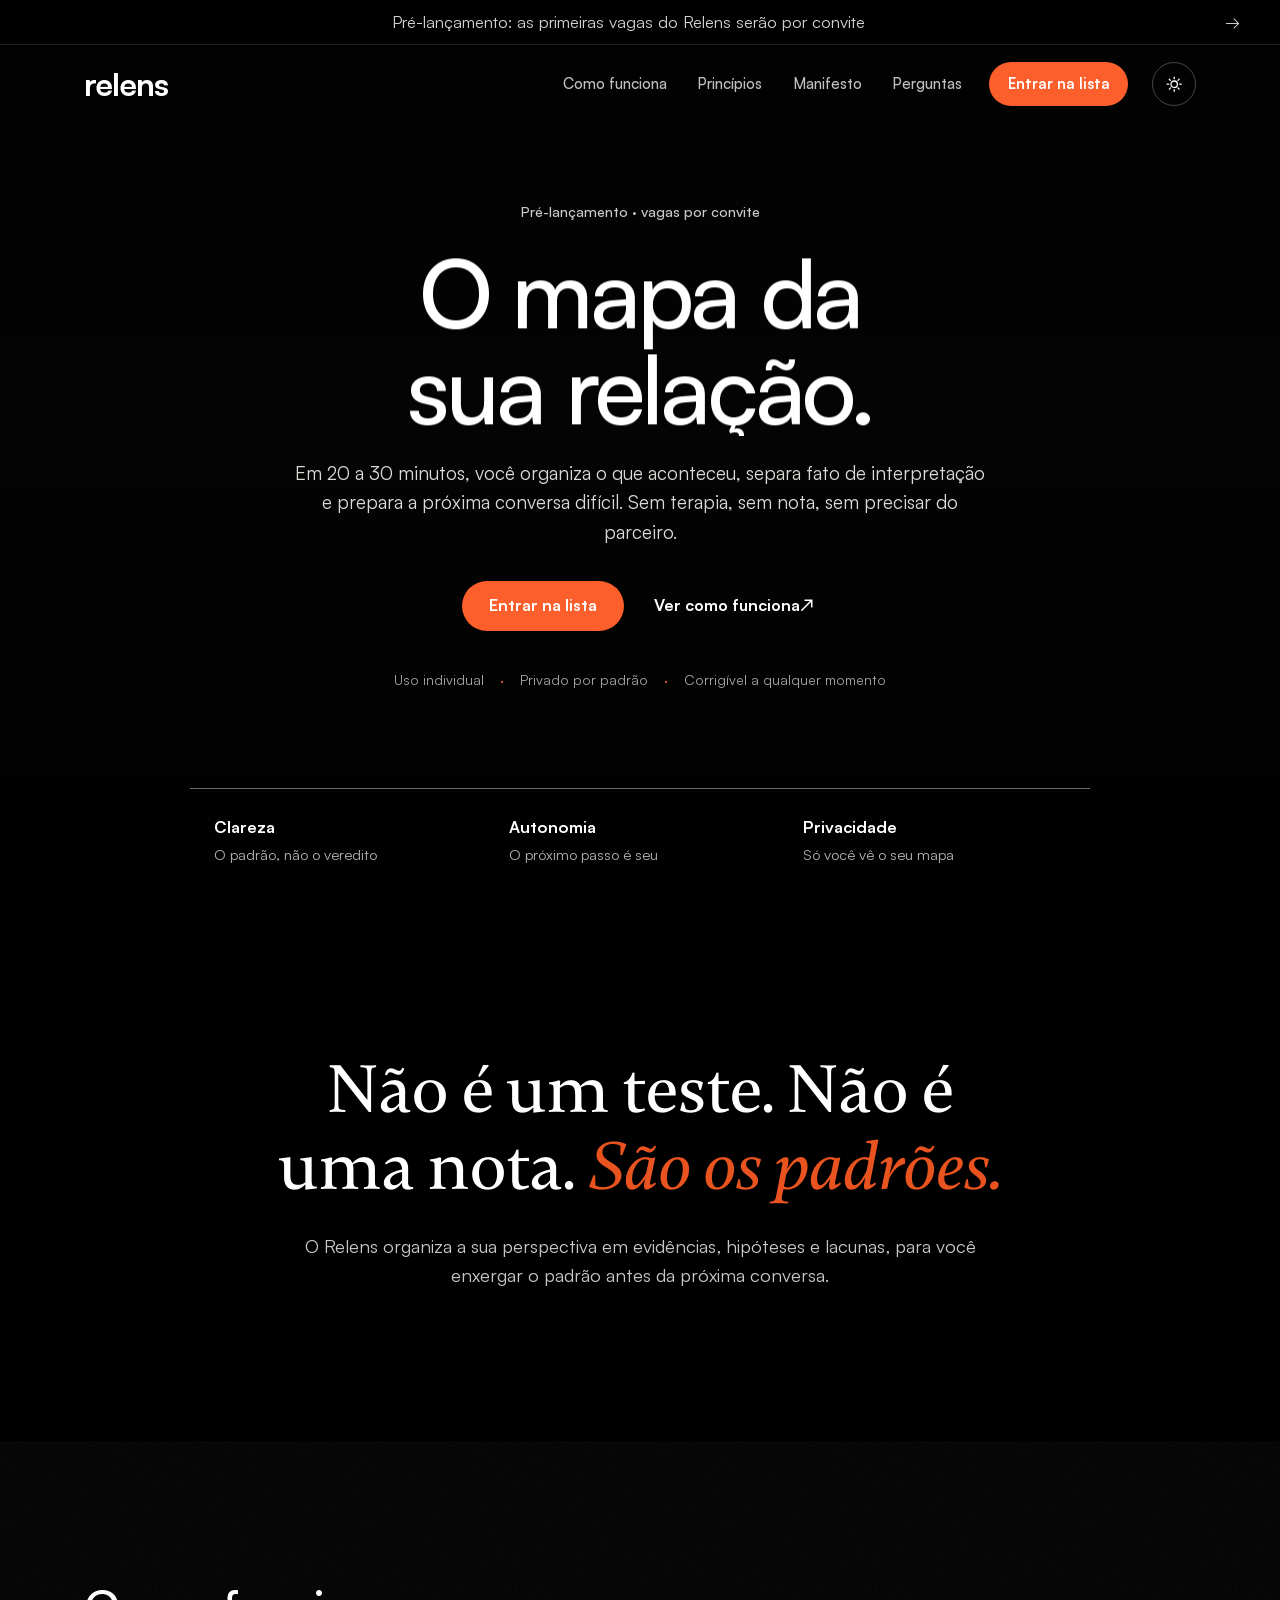
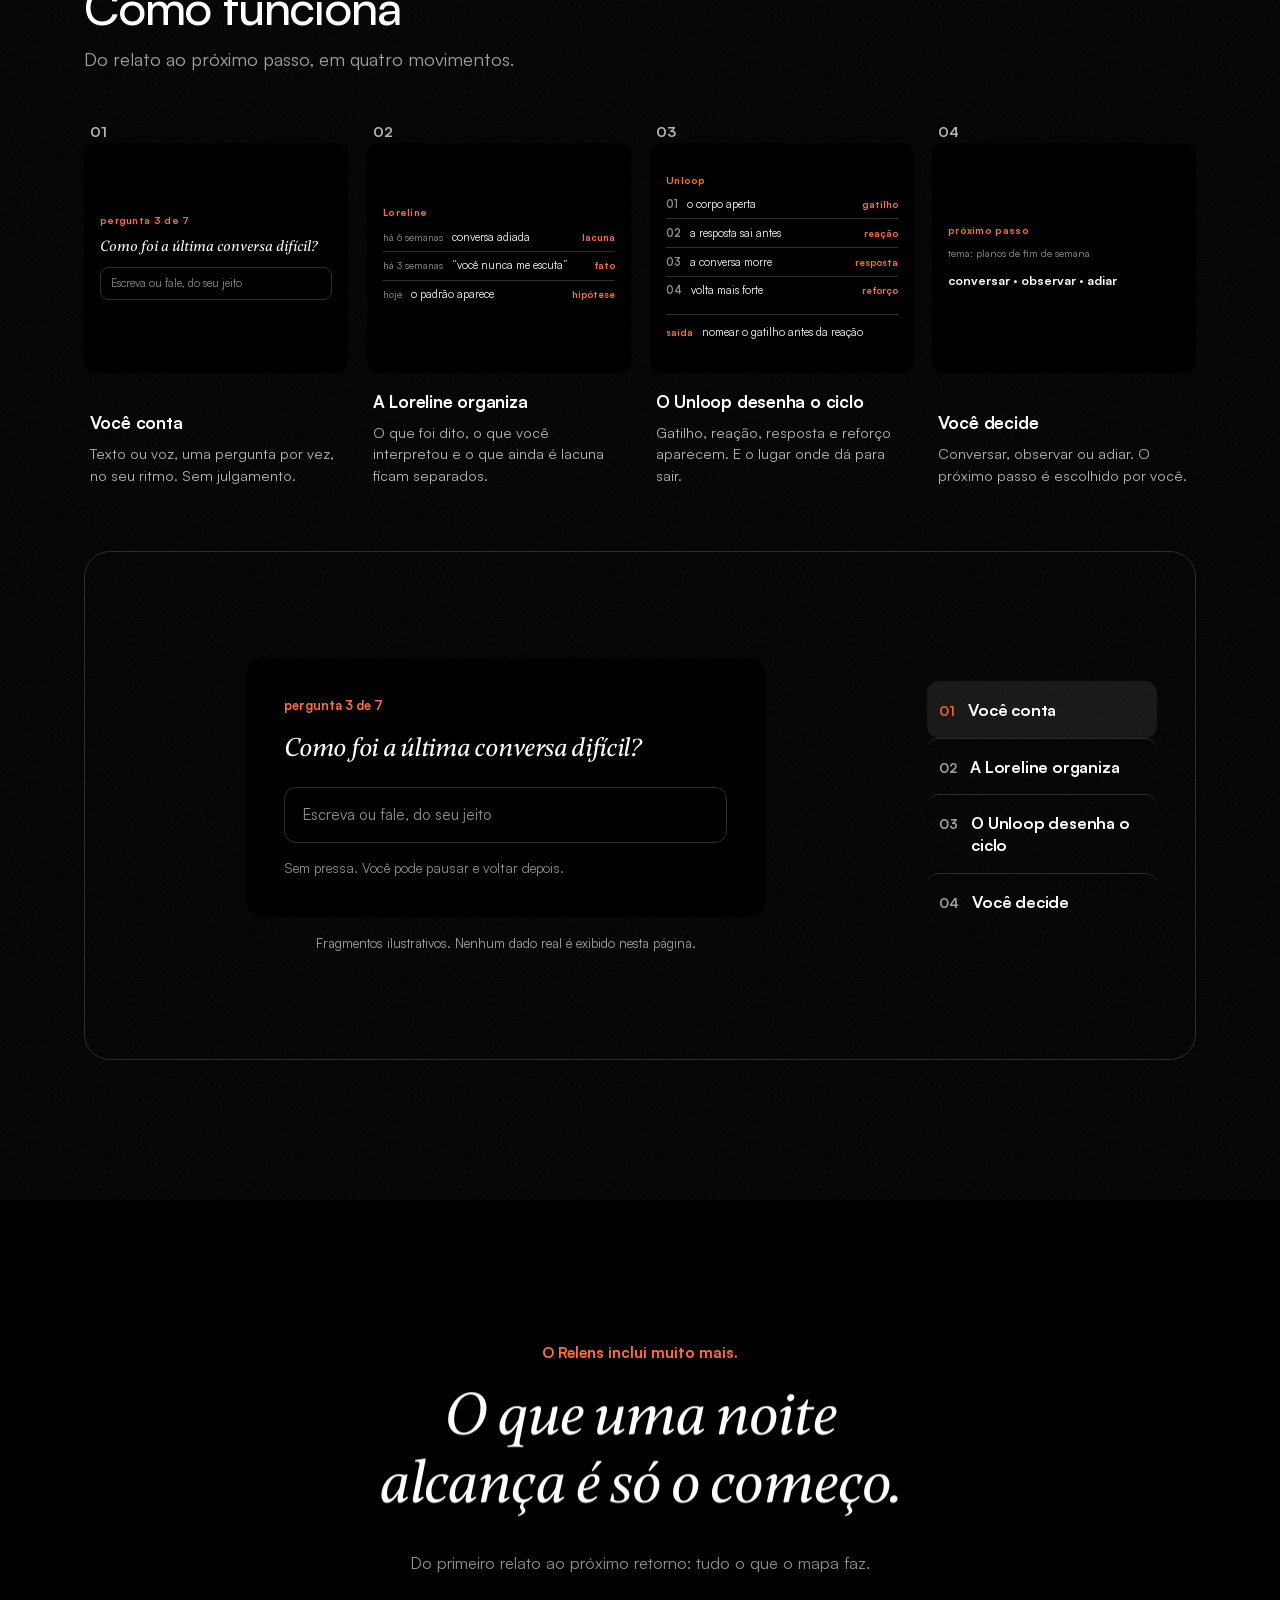
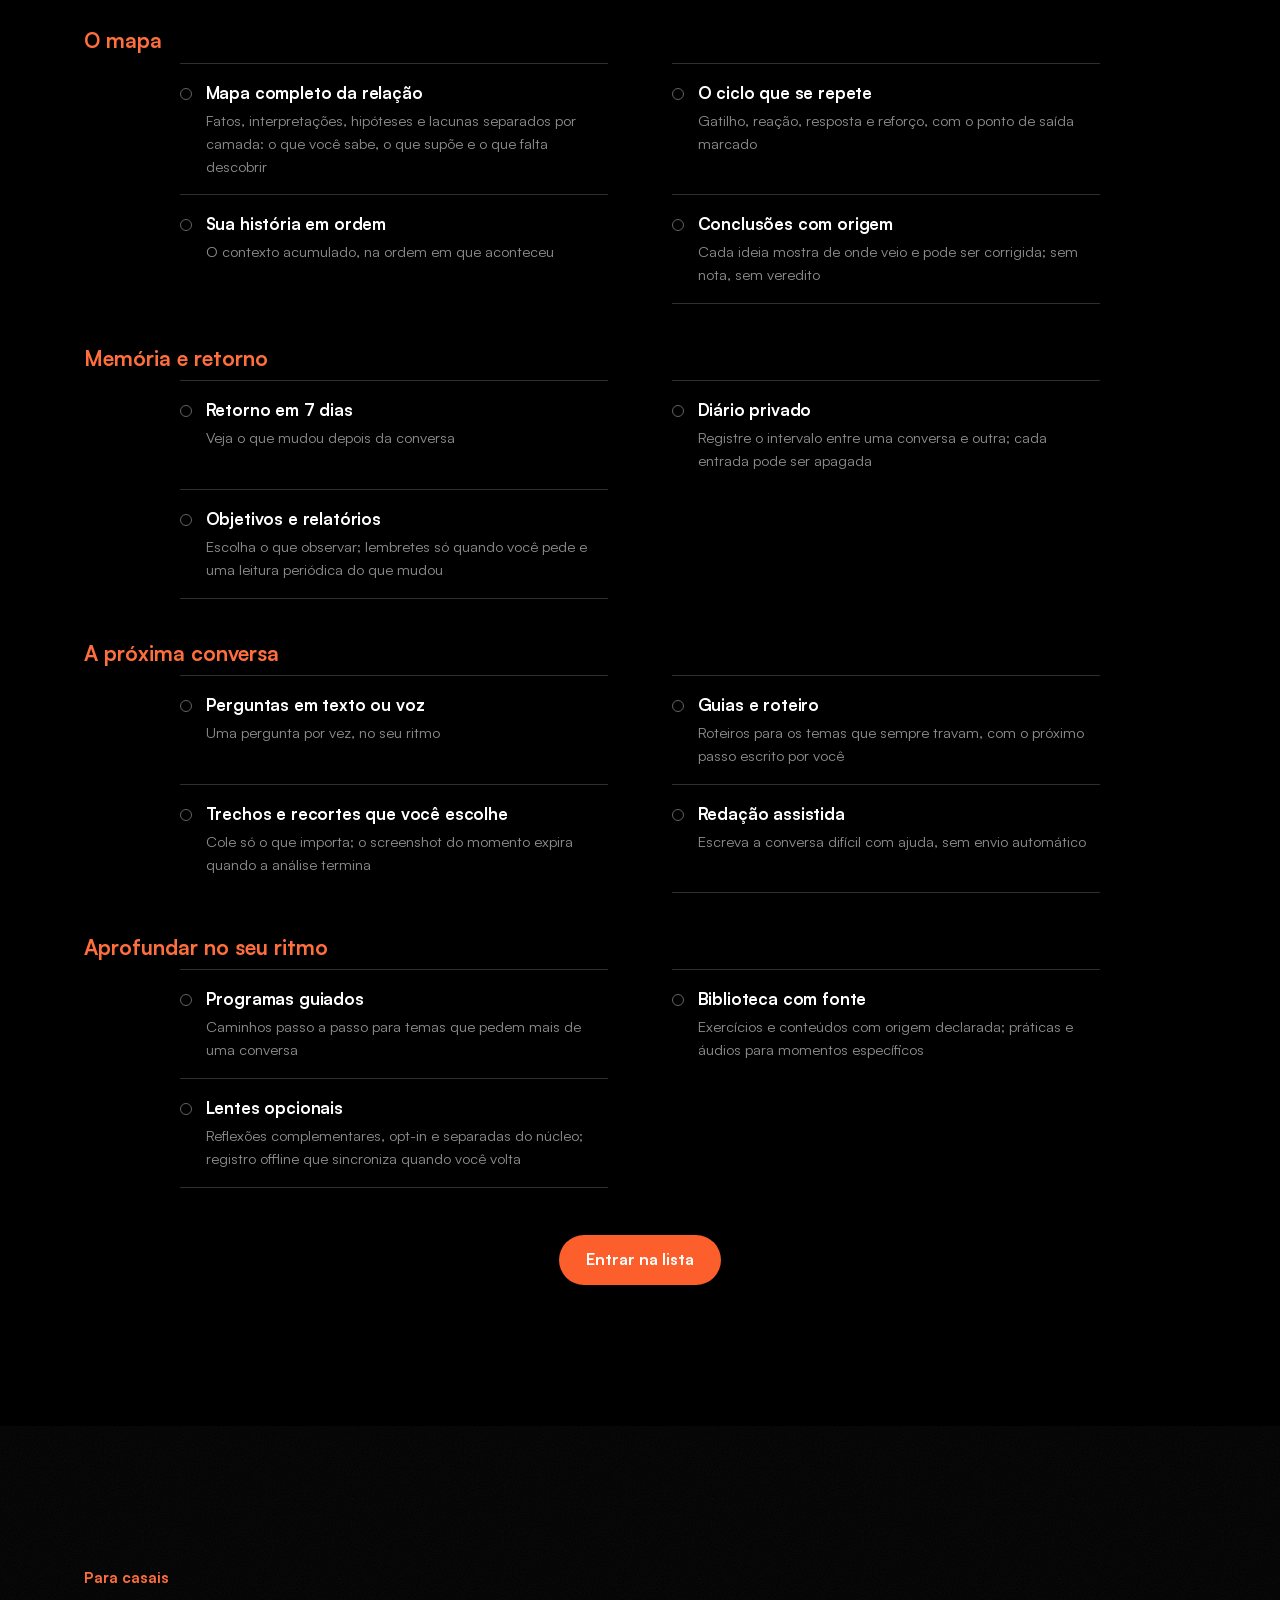
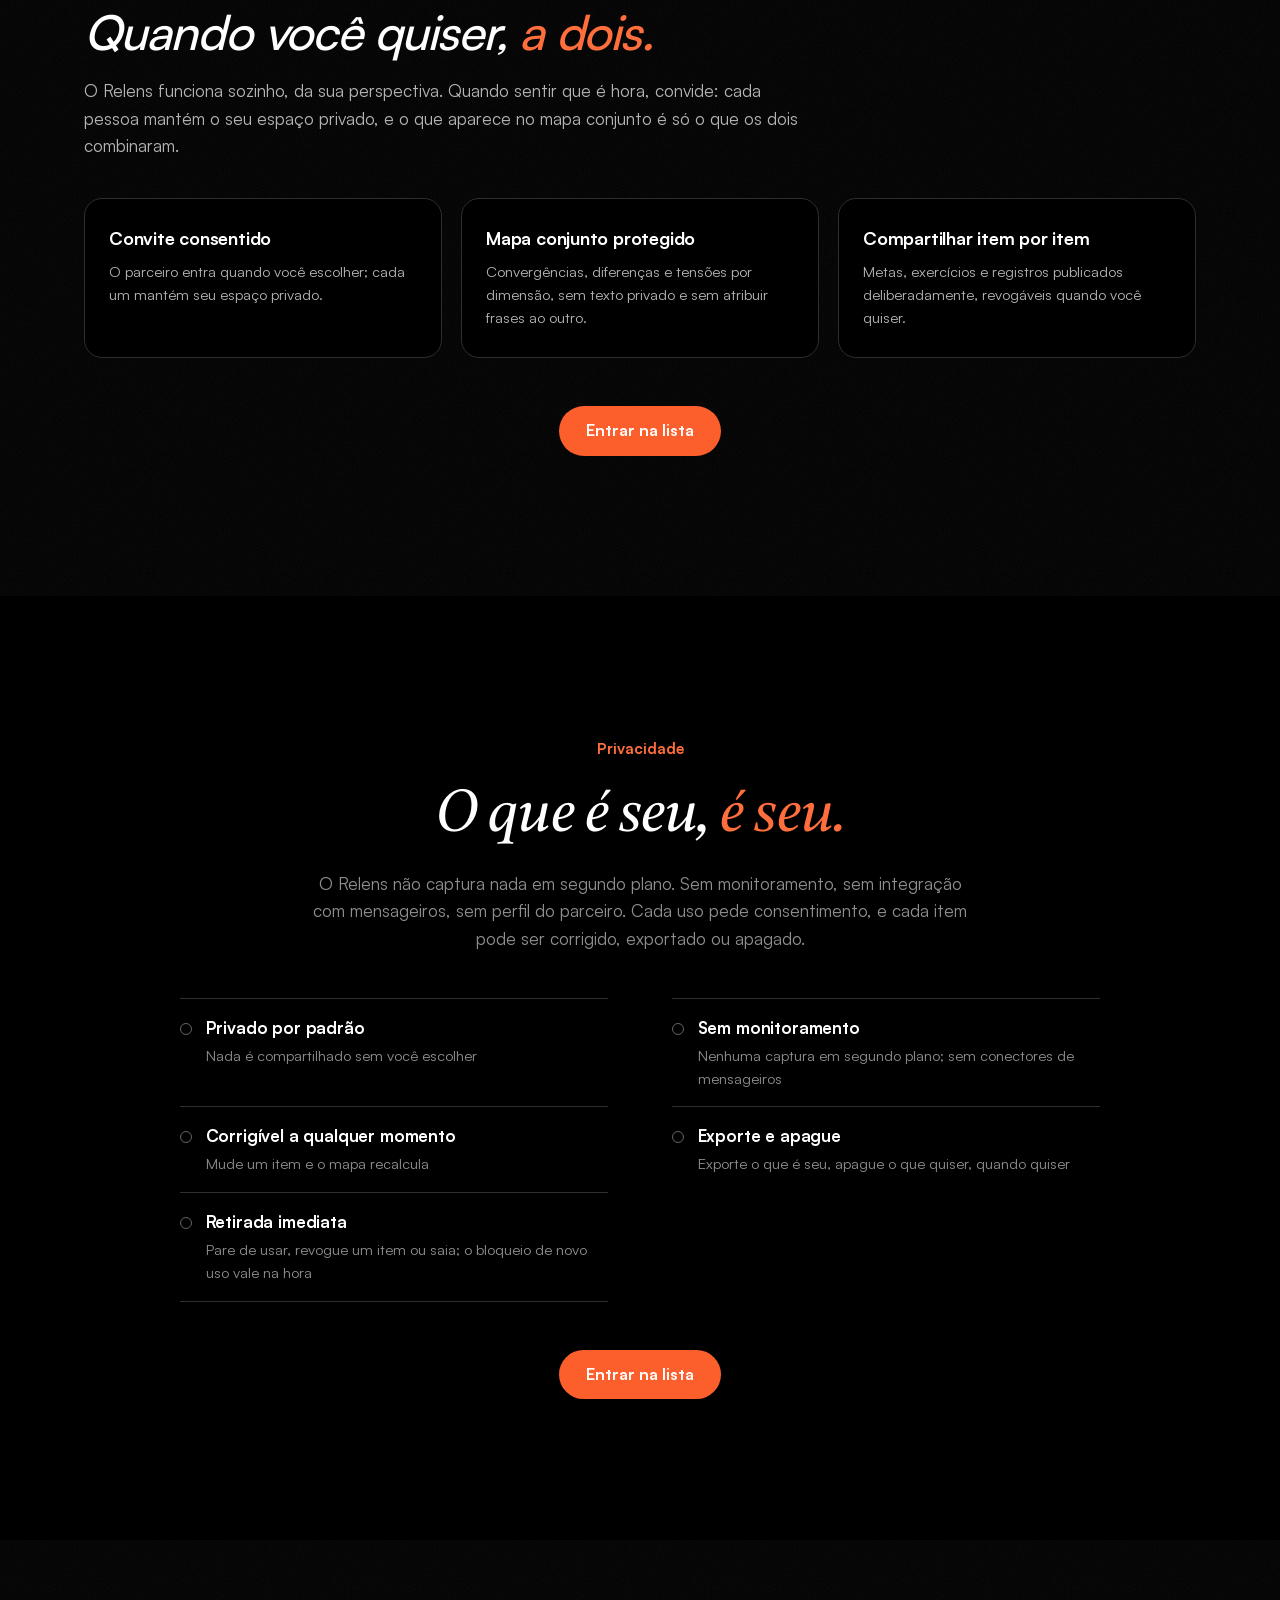
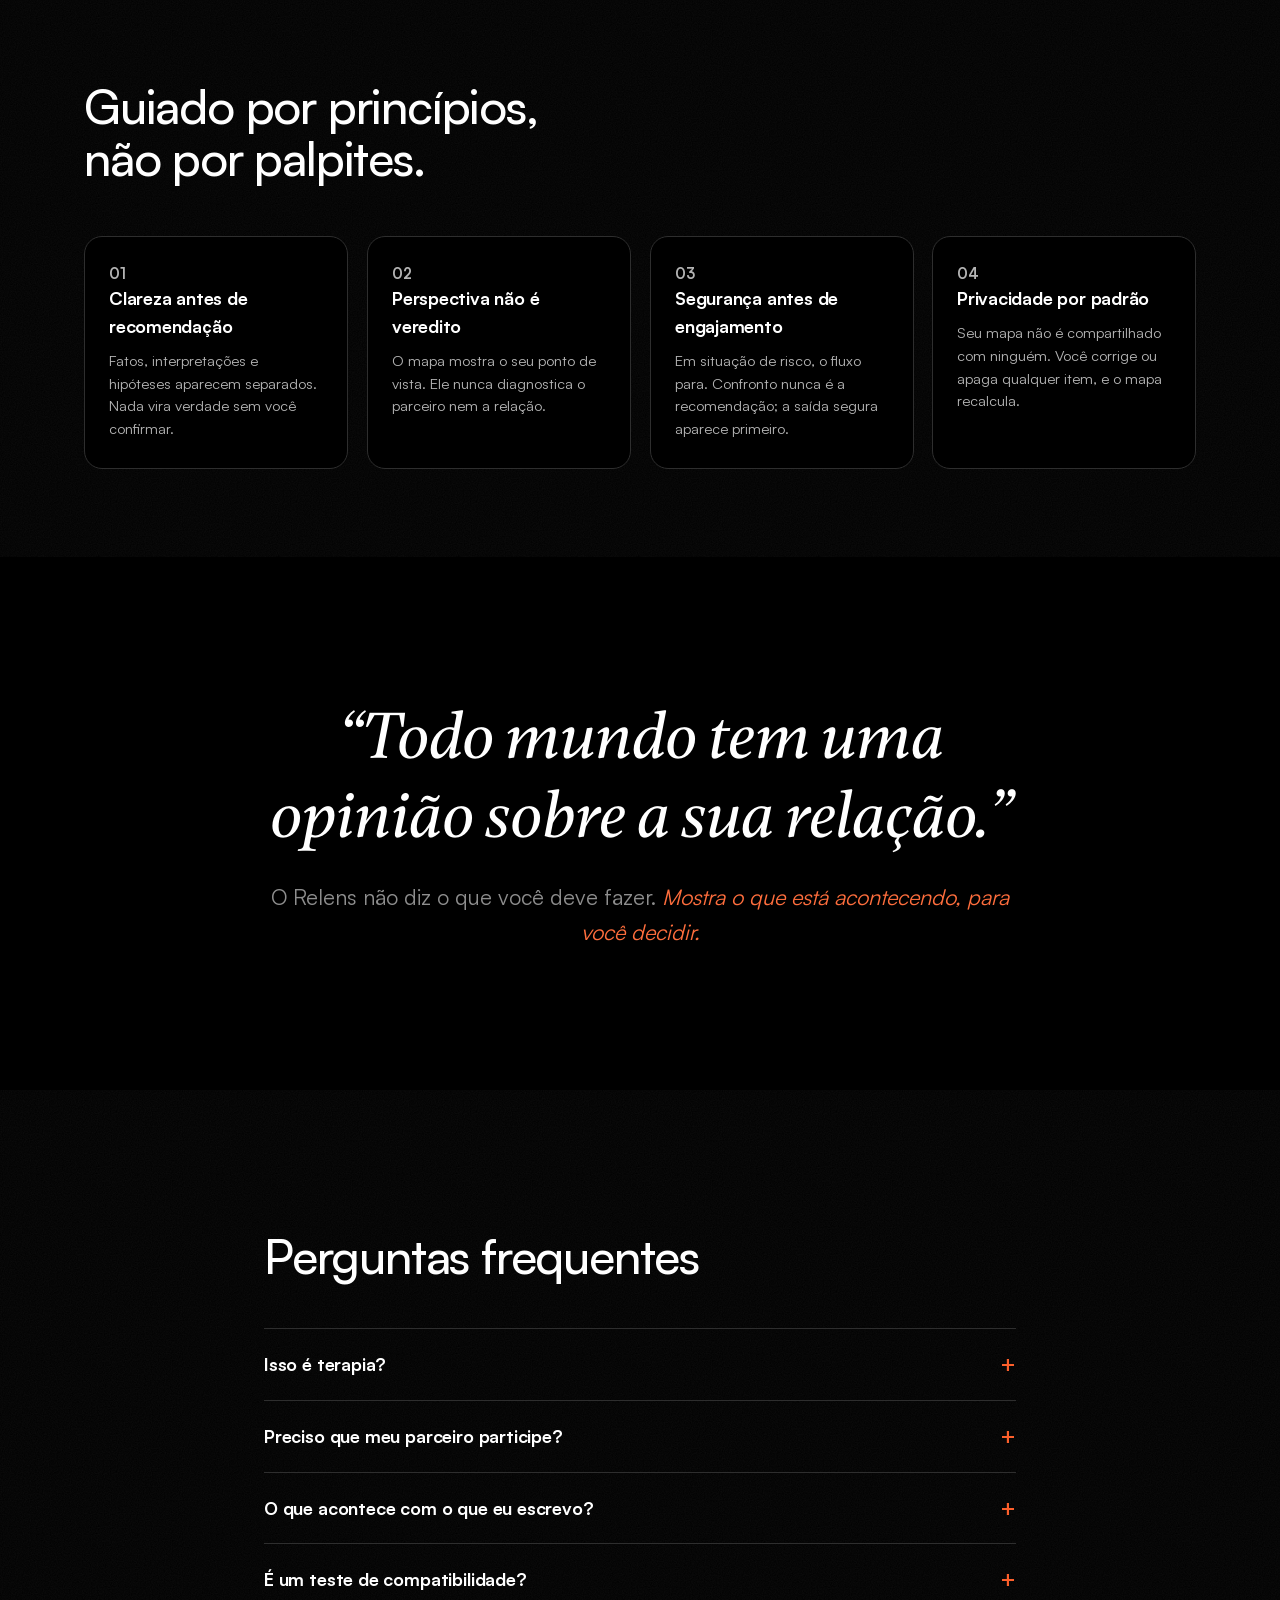
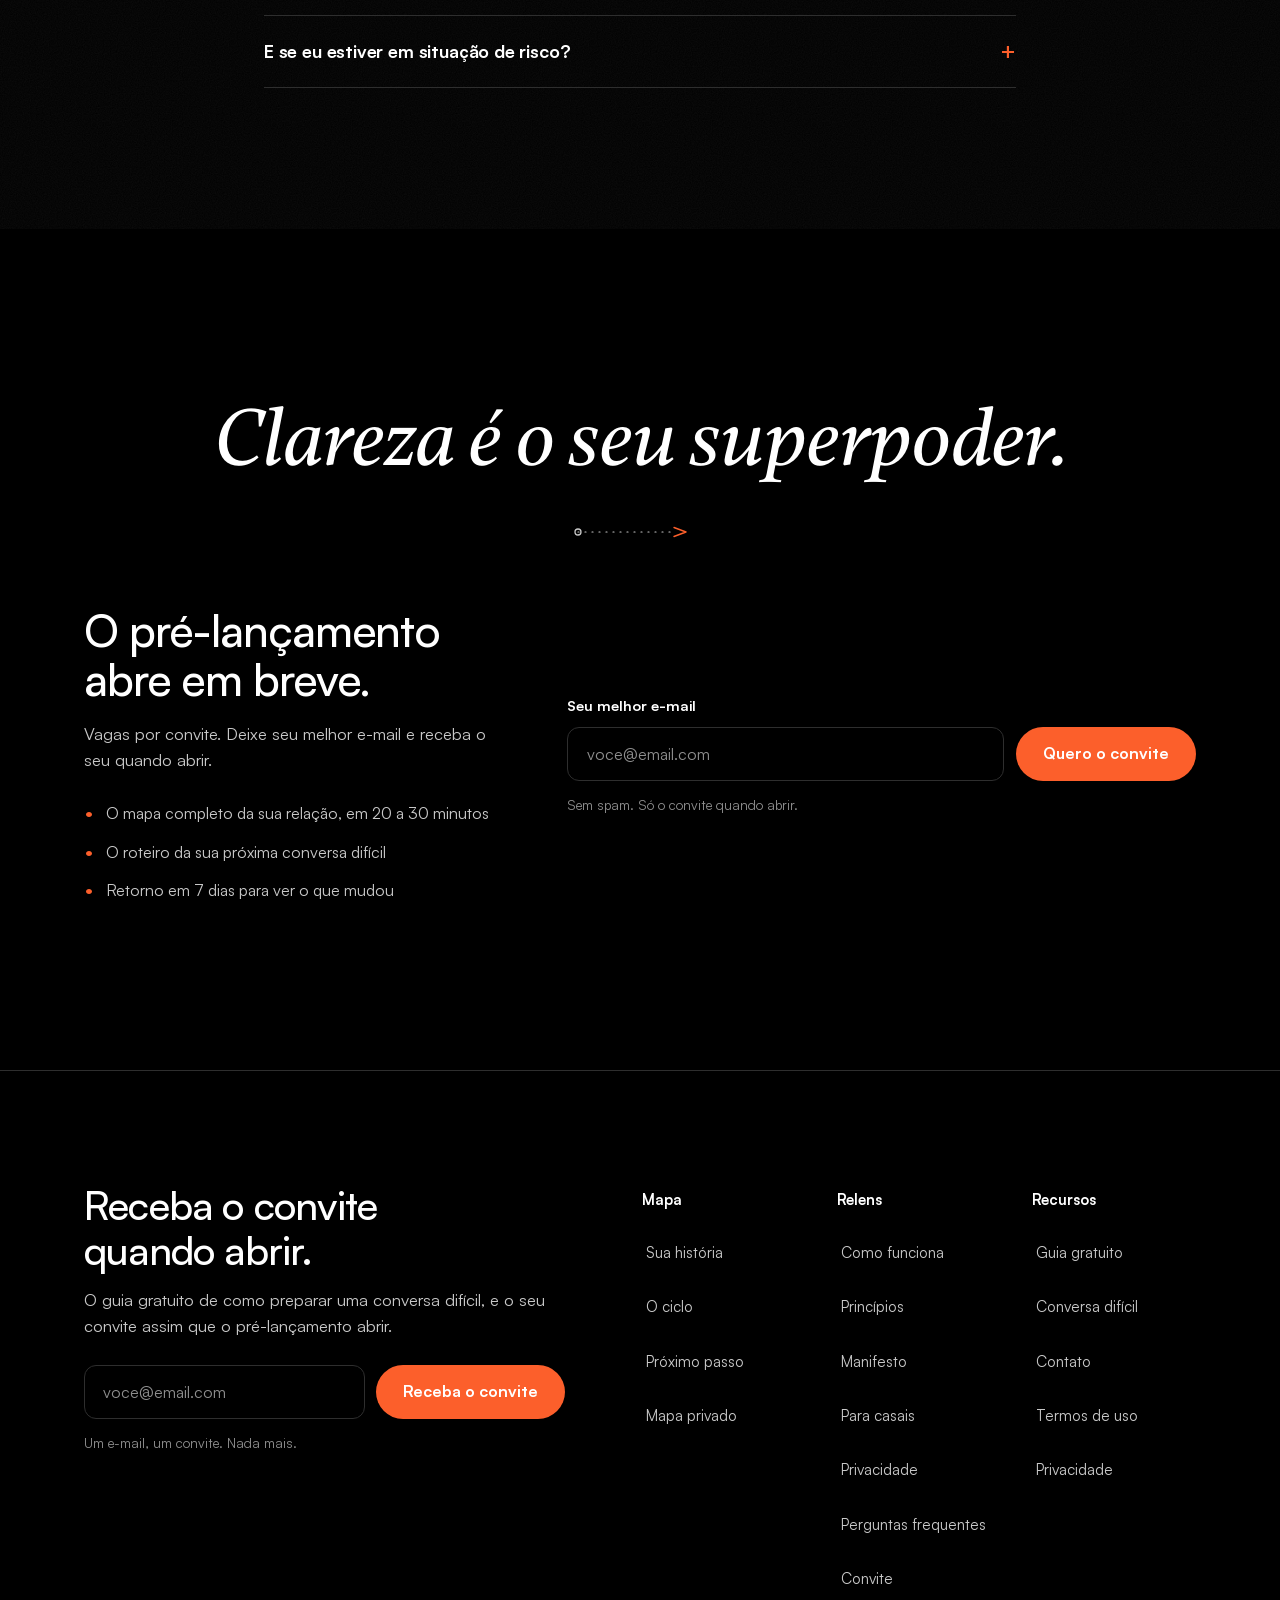
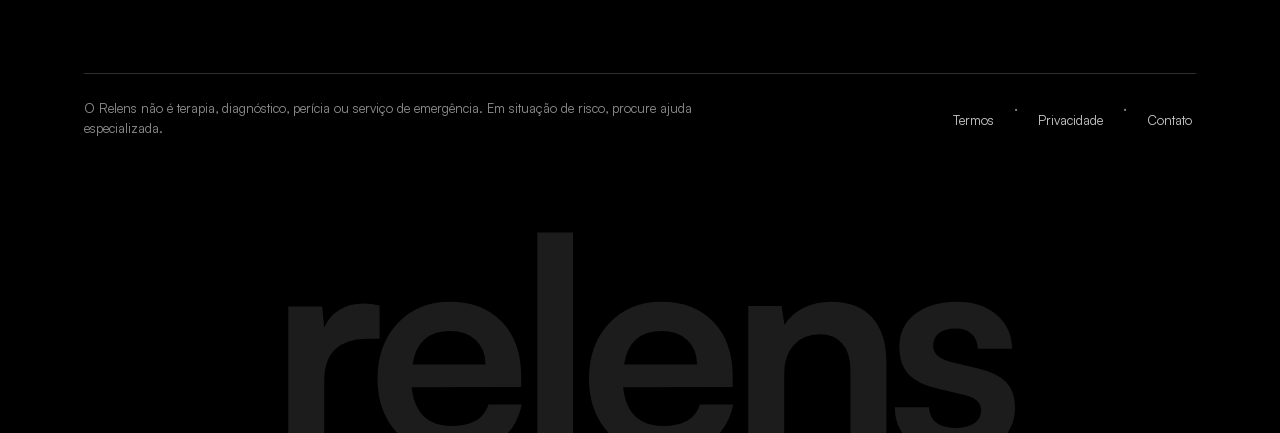
==== commit a502606e: "feat(relens): toggle de tema com icone sol/lua a direita do CTA e wordmark do footer com mais contra" ====
--- a/landing-motion-v4/index.html
+++ b/landing-motion-v4/index.html
@@ -104,8 +104,16 @@
         <a href="#manifesto">Manifesto</a>
         <a href="#perguntas">Perguntas</a>
       </div>
-      <button class="theme-toggle" type="button" aria-pressed="false">Claro</button>
       <a class="btn btn--solid btn--sm" href="#convite">Entrar na lista</a>
+      <button class="theme-toggle" type="button" aria-pressed="false" aria-label="Alternar para o tema claro">
+        <svg class="theme-icon theme-icon--sun" viewBox="0 0 24 24" fill="none" stroke="currentColor" stroke-width="1.7" stroke-linecap="round" stroke-linejoin="round" aria-hidden="true">
+          <circle cx="12" cy="12" r="4.2"/>
+          <path d="M12 2.8v2M12 19.2v2M2.8 12h2M19.2 12h2M5.6 5.6l1.4 1.4M17 17l1.4 1.4M18.4 5.6L17 7M7 17l-1.4 1.4"/>
+        </svg>
+        <svg class="theme-icon theme-icon--moon" viewBox="0 0 24 24" fill="none" stroke="currentColor" stroke-width="1.7" stroke-linecap="round" stroke-linejoin="round" aria-hidden="true">
+          <path d="M20 14.5A8 8 0 0 1 9.5 4a8 8 0 1 0 10.5 10.5Z"/>
+        </svg>
+      </button>
     </nav>
   </header>
 
--- a/landing-motion-v4/styles.css
+++ b/landing-motion-v4/styles.css
@@ -30,6 +30,7 @@
   --rl-wash-hover: rgba(250, 247, 244, 0.05);
   --rl-wash-active: rgba(250, 247, 244, 0.08);
   --rl-wordmark-ghost: rgba(250, 247, 244, 0.055);
+  --rl-wordmark-ghost-strong: rgba(250, 247, 244, 0.115);
   --rl-radius-md: 12px;
   --rl-radius-lg: 18px;
   --rl-radius-xl: 26px;
@@ -63,6 +64,7 @@
   --rl-wash-hover: rgba(0, 0, 0, 0.05);
   --rl-wash-active: rgba(0, 0, 0, 0.08);
   --rl-wordmark-ghost: rgba(0, 0, 0, 0.055);
+  --rl-wordmark-ghost-strong: rgba(0, 0, 0, 0.115);
   color-scheme: light;
 }
 
@@ -263,19 +265,35 @@
 
 .theme-toggle {
   font: inherit;
-  font-weight: 600;
-  font-size: 0.85rem;
-  line-height: 1;
   display: inline-flex;
   align-items: center;
-  min-height: 44px;
+  justify-content: center;
+  width: 44px;
+  height: 44px;
+  padding: 0;
   color: var(--rl-solid-link);
   background: transparent;
   border: 1px solid var(--rl-solid-rule);
   border-radius: 999px;
-  padding: 0.55rem 1rem;
   cursor: pointer;
   transition: color 160ms ease, border-color 160ms ease;
+}
+
+.theme-icon {
+  width: 1.15rem;
+  height: 1.15rem;
+}
+
+.theme-icon--moon {
+  display: none;
+}
+
+:root[data-theme="light"] .theme-icon--sun {
+  display: none;
+}
+
+:root[data-theme="light"] .theme-icon--moon {
+  display: block;
 }
 
 .theme-toggle:hover {
@@ -962,11 +980,10 @@
 
 .membership-row {
   position: relative;
-  padding-left: 1.35rem;
   display: flex;
   flex-direction: column;
   gap: 0.25rem;
-  padding: 1rem 0;
+  padding: 1rem 0 1rem 1.6rem;
   border-top: 1px solid var(--rl-rule-light);
 }
 
@@ -1518,7 +1535,7 @@
 }
 
 .footer--light .footer-wordmark {
-  color: var(--rl-wordmark-ghost);
+  color: var(--rl-wordmark-ghost-strong);
 }
 
 /* ---------- Trilho de mapa (assinatura visual) ---------- */
@@ -1649,7 +1666,7 @@
 
   .wordmark { font-size: 1.4rem; }
 
-  .theme-toggle { padding: 0.45rem 0.9rem; font-size: 0.82rem; }
+  .theme-toggle { width: 42px; height: 42px; }
 
   .nav .btn { margin-left: auto; }
 
